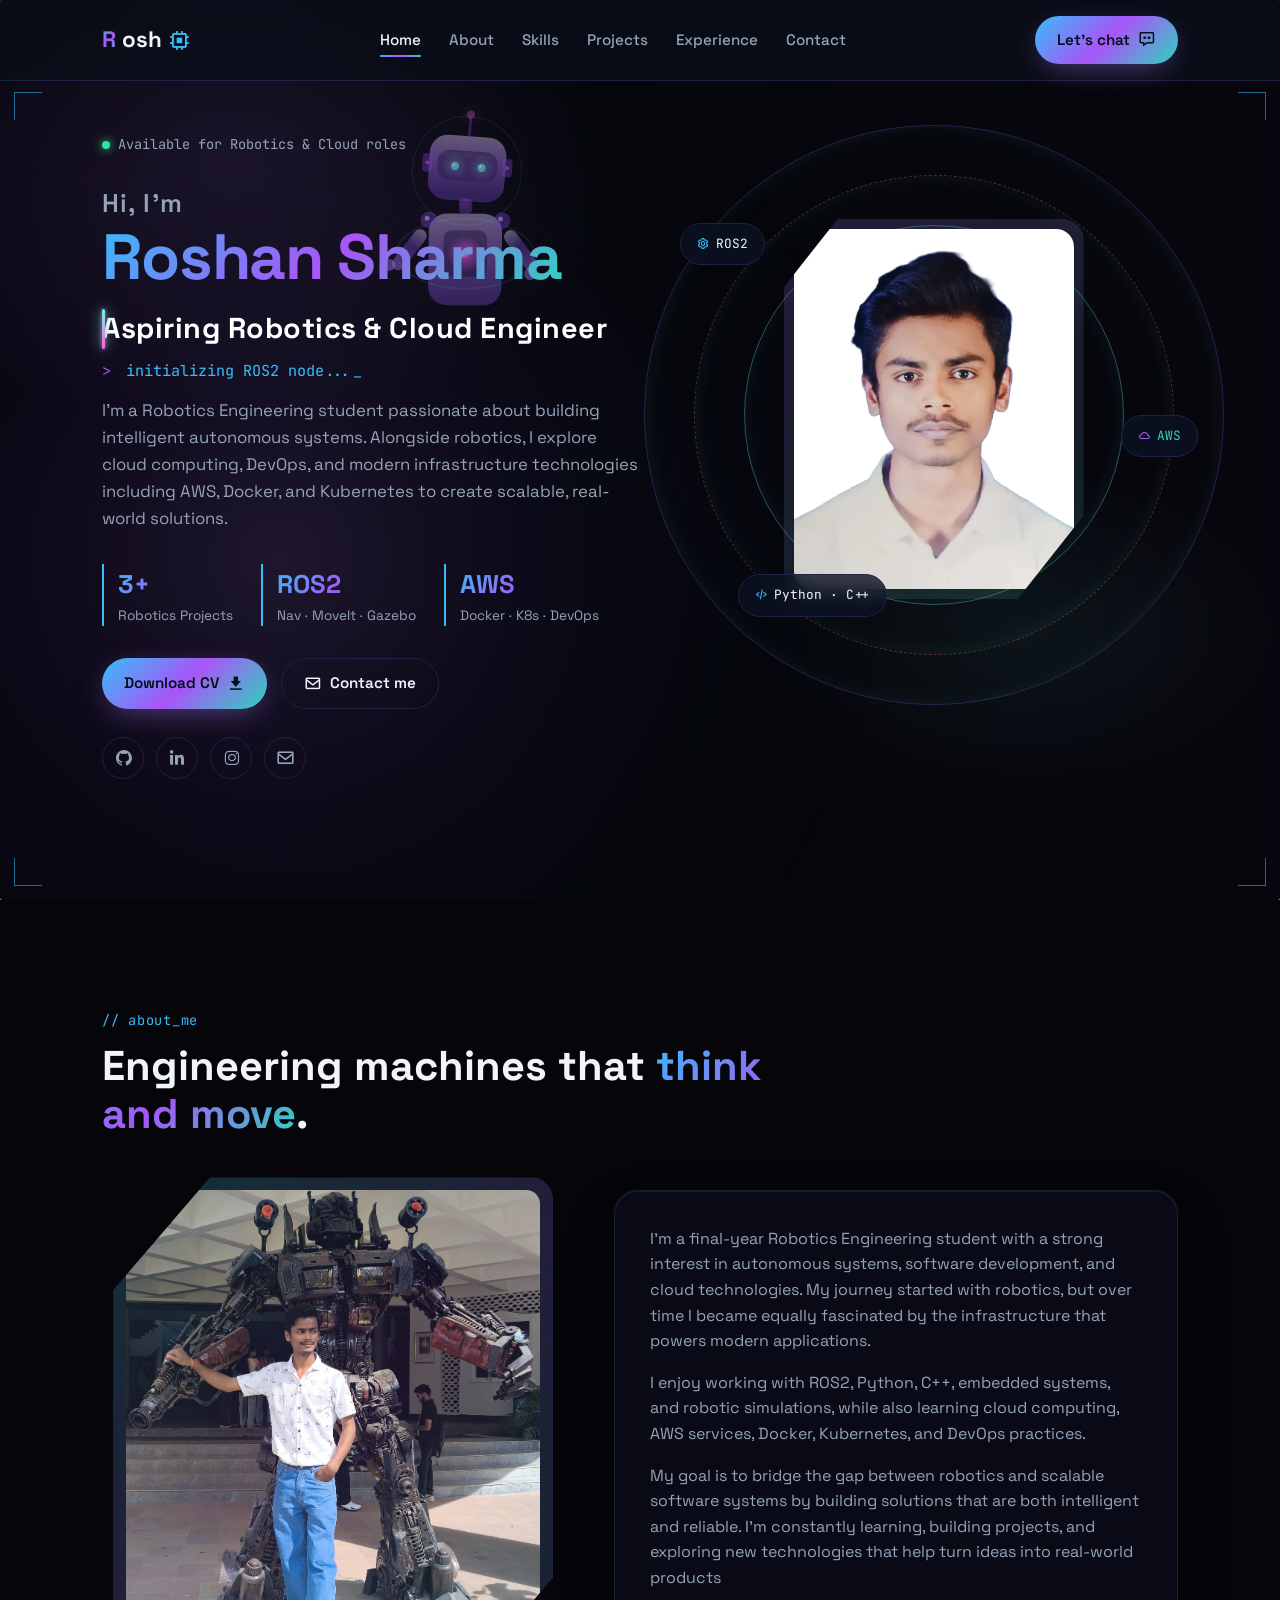
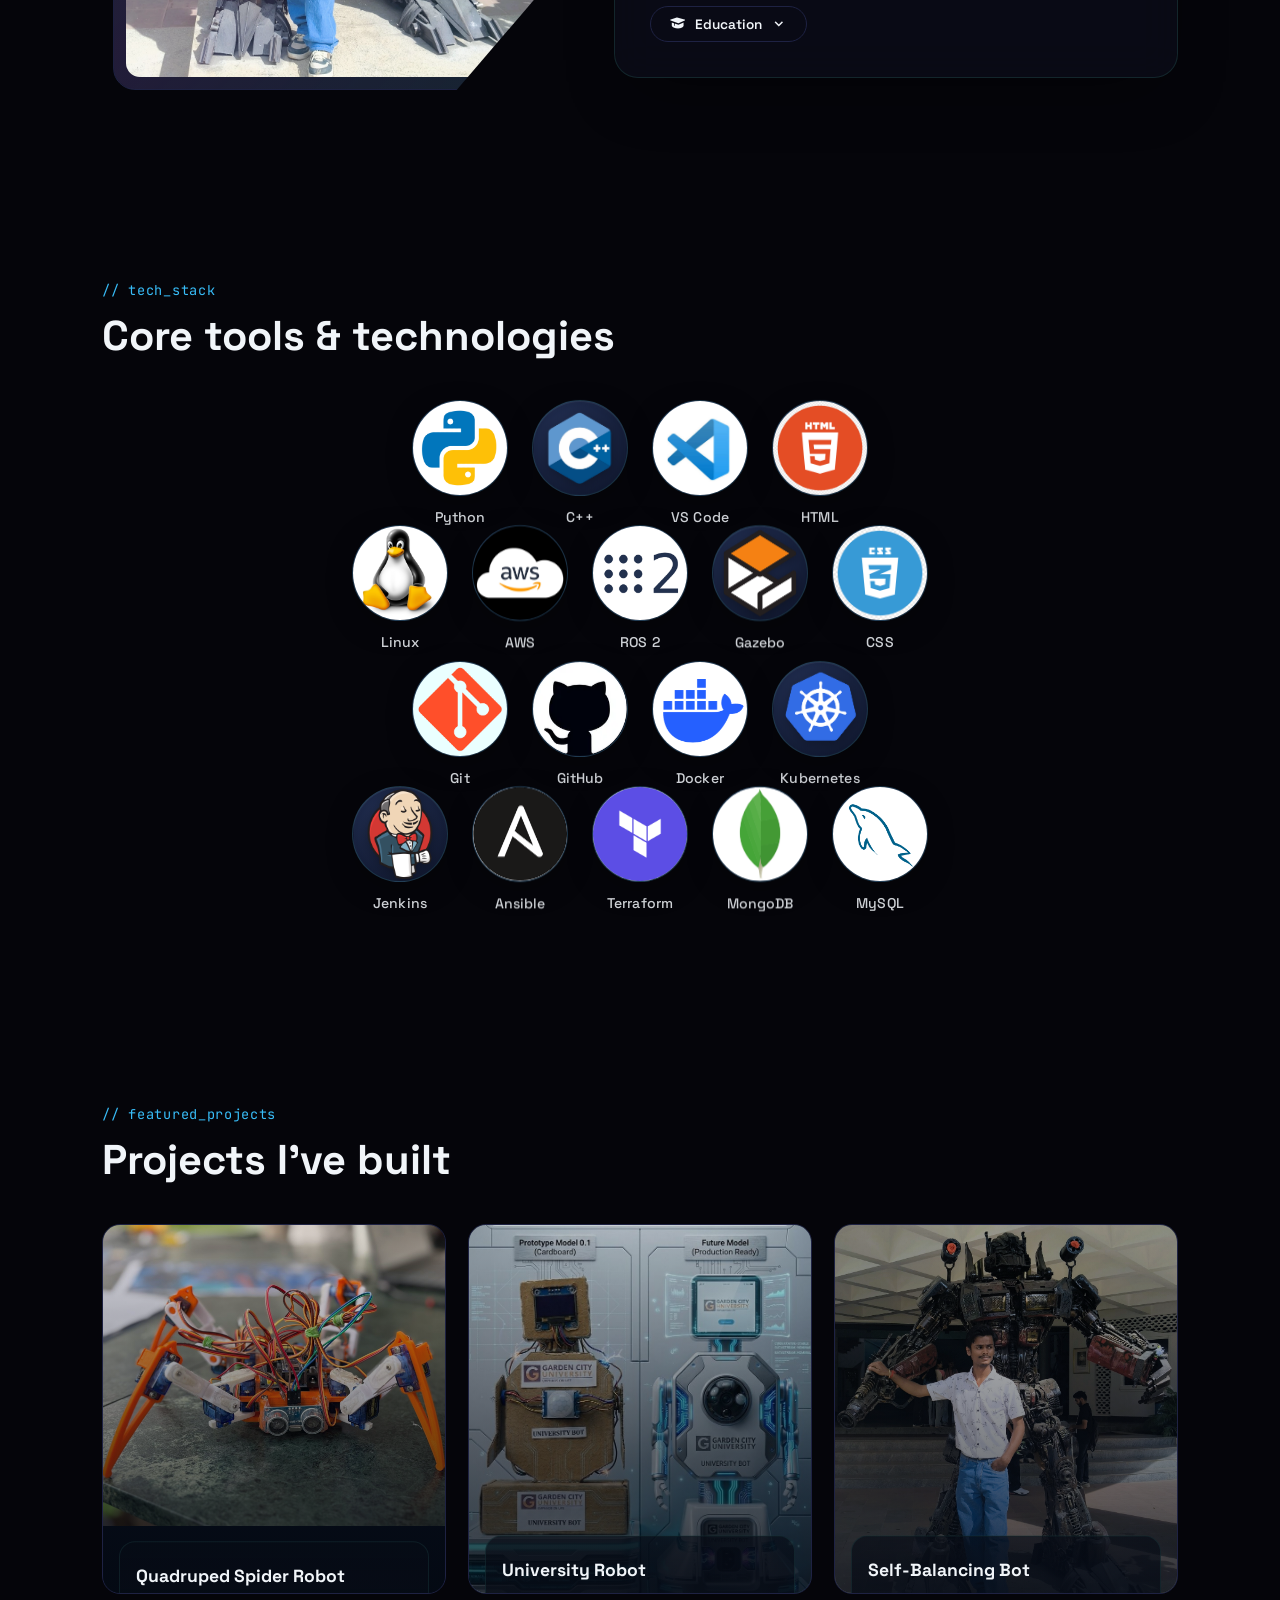
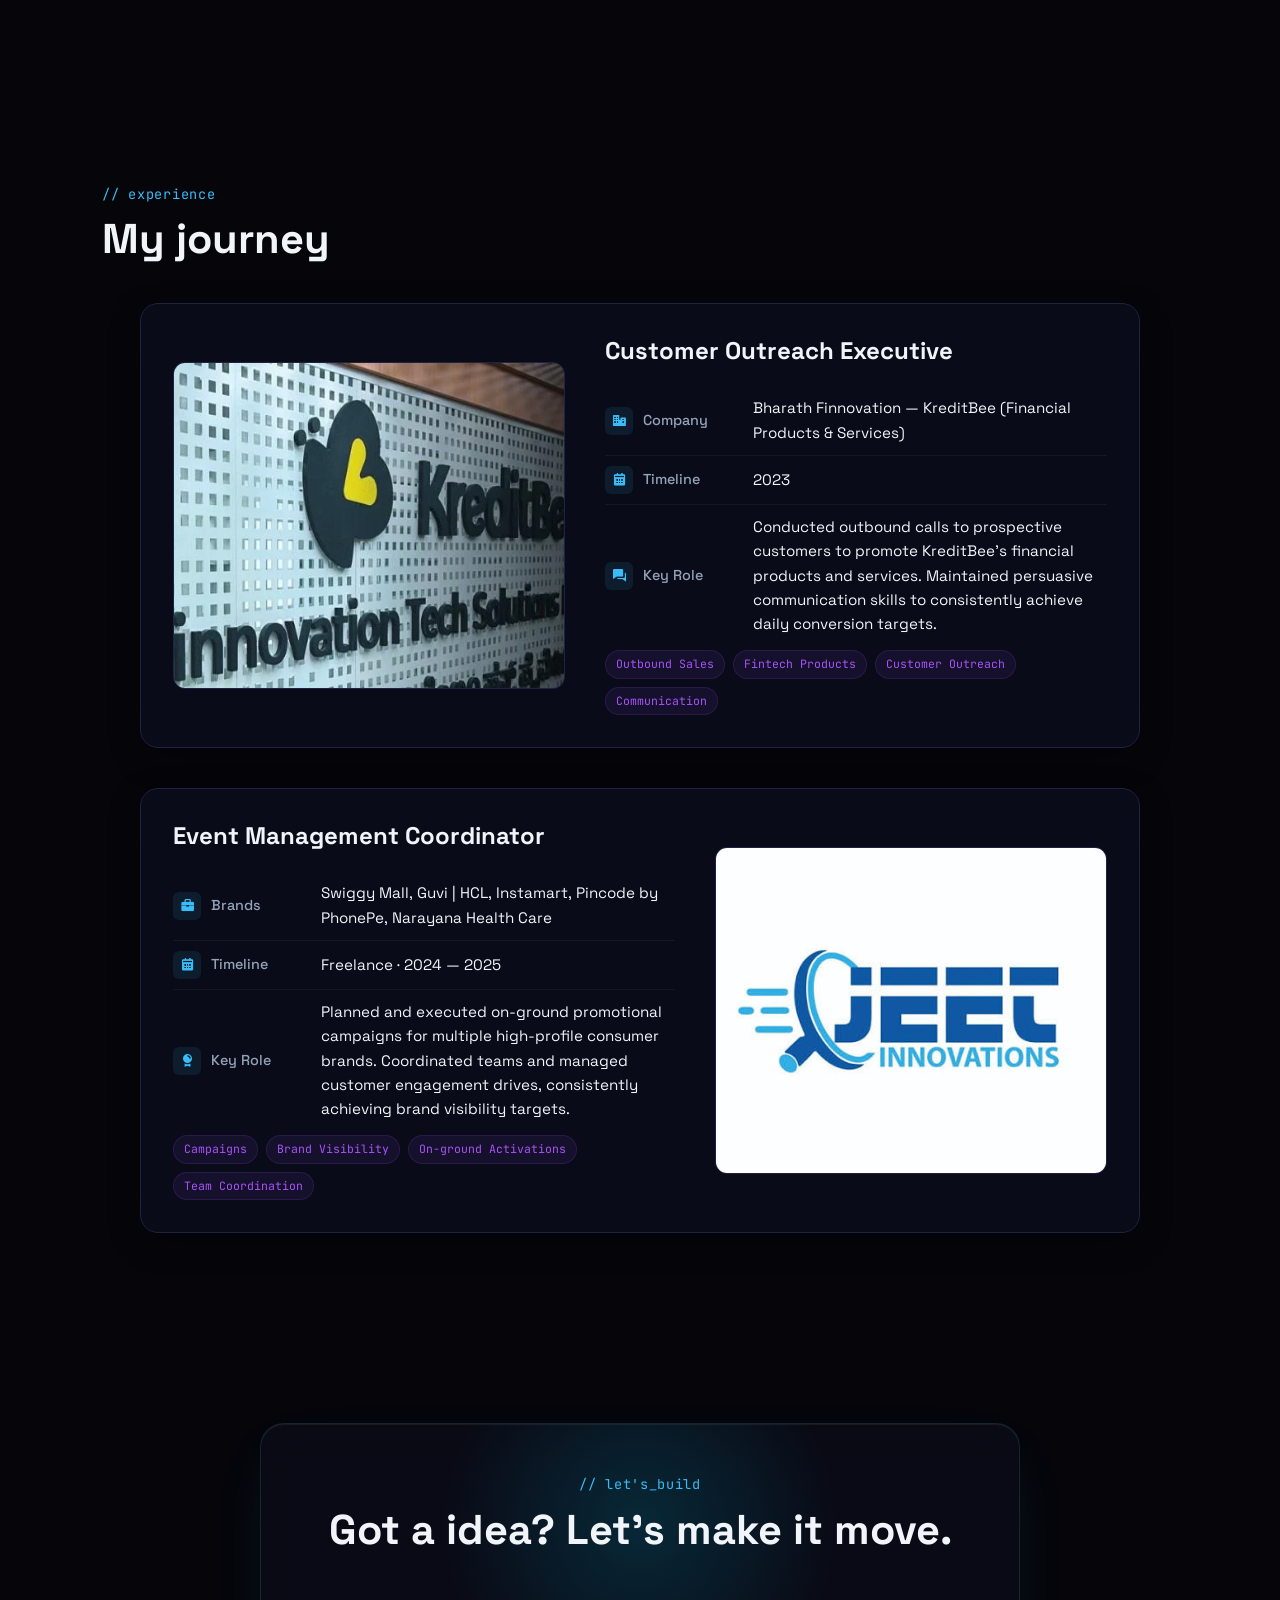
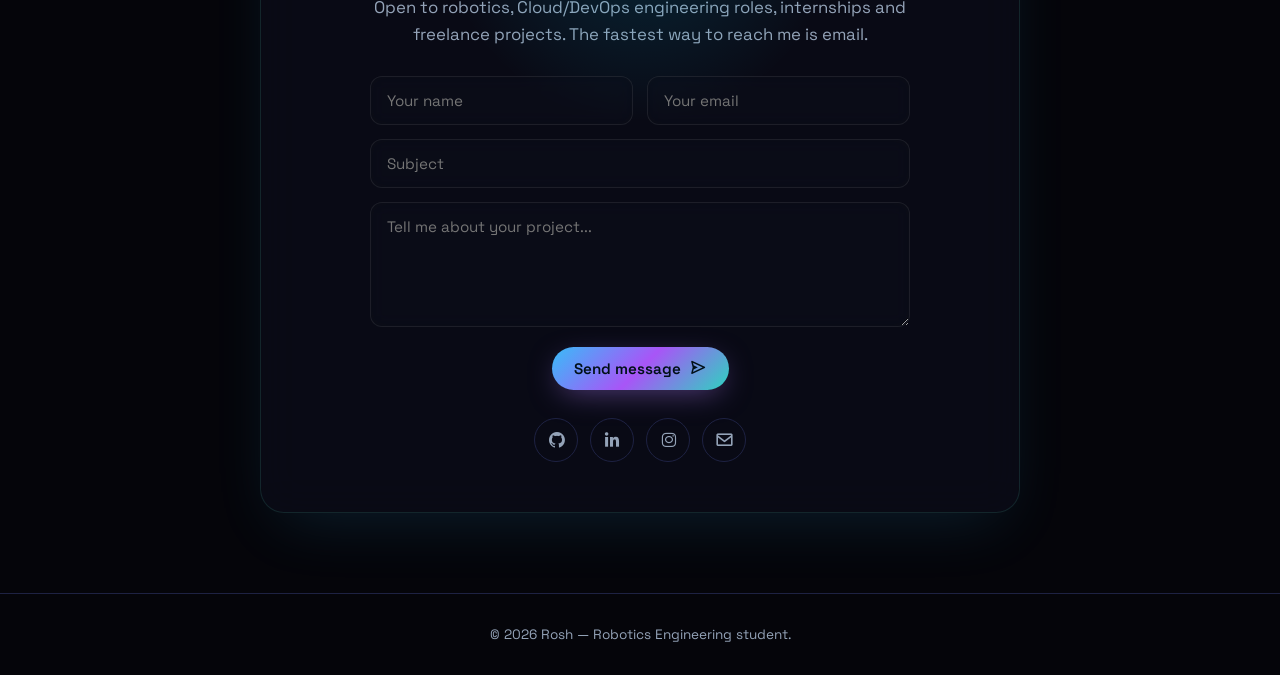
==== index.html @ 31b4144c "renamed portfolio.html to index.html" ====
<!DOCTYPE html>
<html lang="en">

<head>
  <meta charset="UTF-8" />
  <meta name="viewport" content="width=device-width, initial-scale=1.0" />
  <title>Rosh — Robotics Engineer</title>
  <meta name="description"
    content="Portfolio of Rosh — Robotics Engineer specializing in autonomous systems, ROS, embedded control and computer vision." />
  <link rel="preconnect" href="https://fonts.googleapis.com" />
  <link rel="preconnect" href="https://fonts.gstatic.com" crossorigin />
  <link
    href="https://fonts.googleapis.com/css2?family=JetBrains+Mono:wght@400;600&family=Space+Grotesk:wght@400;500;600;700&display=swap"
    rel="stylesheet" />
  <link href="https://unpkg.com/boxicons@2.1.4/css/boxicons.min.css" rel="stylesheet" />
  <link rel="stylesheet" href="portfolio.css" />
  <link rel="stylesheet" href="preloader.css" />
</head>

<body>
  <!-- Preloader / Splash Screen -->
  <div id="preloader">
    <canvas id="preloader-particles"></canvas>
    <div class="preloader-stage">

      <!-- Segmented Rotating Ring -->
      <div class="seg-ring">
        <svg viewBox="0 0 100 100">
          <circle cx="50" cy="50" r="48" />
        </svg>
      </div>

      <!-- Orbiting Dots Container -->
      <div class="orbital-dots"></div>

      <!-- Hexagon Wrapper -->
      <div class="hex-wrapper">
        <svg class="hex-svg" viewBox="0 0 100 115" version="1.1" xmlns="http://www.w3.org/2000/svg">
          <defs>
            <linearGradient id="hexGrad" x1="0%" y1="0%" x2="100%" y2="100%">
              <stop offset="0%" stop-color="#8b5cf6" stop-opacity="1" />
              <stop offset="100%" stop-color="#22d3ee" stop-opacity="1" />
            </linearGradient>
          </defs>
          <polygon points="50,2.5 97.5,30 97.5,85 50,112.5 2.5,85 2.5,30" />
        </svg>
      </div>

      <!-- Central Text -->
      <div class="preloader-text">
        <h1 class="preloader-name">
          <span class="line" id="pre-name-1"></span>
          <span class="line" id="pre-name-2"></span>
        </h1>
      </div>

    </div>
  </div>

  <!-- Interactive robotics background (nodes + radar sweep) -->
  <canvas id="robo-bg"></canvas>

  <!-- Robotics HUD overlay (corner brackets only) -->
  <div class="hud" aria-hidden="true">
    <div class="hud-corner tl"></div>
    <div class="hud-corner tr"></div>
    <div class="hud-corner bl"></div>
    <div class="hud-corner br"></div>
  </div>

  <!-- Header -->
  <header id="header">
    <a href="#home" class="logo"><span>R</span>osh<i class="bx bx-chip"></i></a>
    <nav>
      <ul class="navlist">
        <li><a href="#home" class="active">Home</a></li>
        <li><a href="#about">About</a></li>
        <li><a href="#skills">Skills</a></li>
        <li><a href="#projects">Projects</a></li>
        <li><a href="#experience">Experience</a></li>
        <li><a href="#contact">Contact</a></li>
      </ul>
    </nav>
    <div class="right-header">
      <a href="#contact" class="btn">Let's chat <i class='bx bx-message-dots'></i></a>
      <div class="menu-icon">
        <div class="bar"></div>
      </div>
    </div>
  </header>

  <!-- Grid background -->
  <div class="grid-bg"></div>

  <!-- Hero -->
  <section id="home" class="hero">
    <div class="hero-content">
      <p class="eyebrow"><span class="dot"></span> Available for Robotics & Cloud roles</p>
      <h1><span class="greet">Hi, I'm</span> <br>
        <span class="grad">Roshan Sharma</span>
      </h1>
      <div class="text-animate">
        <h2>Aspiring Robotics & Cloud Engineer</h2>
        <span class="paint" aria-hidden="true">Aspiring Robotics & Cloud Engineer</span>
        <span class="slider-bar" aria-hidden="true"></span>
      </div>
      <p class="role-line"><span class="prompt">&gt;</span> <span id="typed-role"></span><span class="caret">_</span>
      </p>
      <p class="lead">I'm a Robotics Engineering student passionate about building intelligent autonomous systems.
        Alongside robotics, I explore cloud computing, DevOps, and modern infrastructure technologies including AWS,
        Docker, and Kubernetes to create scalable, real-world solutions.</p>
      <div class="hero-meta">
        <div>
          <h3>3+</h3>
          <p>Robotics Projects</p>
        </div>
        <div>
          <h3>ROS2</h3>
          <p>Nav · MoveIt · Gazebo</p>
        </div>
        <div>
          <h3>AWS</h3>
          <p>Docker · K8s · DevOps</p>
        </div>
      </div>
      <div class="cta-row">
        <a href="assests/Roshan_Sharma_CV.pdf" target="_blank" class="btn">Download CV <i
            class='bx bxs-download'></i></a>
        <a href="mailto:Roshansharma9591@gmail.com" class="btn btn-ghost"><i class='bx bx-envelope'></i> Contact me</a>
      </div>
      <div class="socials">
        <a href="https://github.com/Rosh264" target="_blank" rel="noreferrer" aria-label="GitHub"><i
            class='bx bxl-github'></i></a>
        <a href="https://linkedin.com/in/roshan-sharma-rosh" target="_blank" rel="noreferrer" aria-label="LinkedIn"><i
            class='bx bxl-linkedin'></i></a>
        <a href="https://instagram.com/roshan_rosh_264" target="_blank" rel="noreferrer" aria-label="Instagram"><i
            class='bx bxl-instagram'></i></a>
        <a href="mailto:Roshansharma9591@gmail.com" aria-label="Email"><i class='bx bx-envelope'></i></a>
      </div>
    </div>
    <div class="hero-visual">
      <div class="orbit"><span></span><span></span><span></span></div>
      <div class="photo-frame">
        <img src="assests/profile.png" alt="Portrait of Rosh" />
      </div>
      <div class="chip chip-1"><i class='bx bx-cog bx-spin'></i> ROS2</div>
      <div class="chip chip-2"><i class='bx bx-cloud'></i> AWS</div>
      <div class="chip chip-3"><i class='bx bx-code-alt'></i> Python · C++</div>
    </div>
  </section>

  <!-- About -->
  <section id="about" class="about">
    <p class="section-label">// about_me</p>
    <h2 class="section-title">Engineering machines that <span class="grad">think and move</span>.</h2>
    <div class="about-grid">
      <div class="about-photo">
        <img src="assests/meNrobo.jpg" alt="Rosh" />
      </div>
      <div class="about-text">
        <p>I'm a final-year Robotics Engineering student with a strong interest in autonomous systems, software
          development, and cloud technologies. My journey started with robotics, but over time I became equally
          fascinated by the infrastructure that powers modern applications.</p>
        <p>I enjoy working with ROS2, Python, C++, embedded systems, and robotic simulations, while also learning cloud
          computing, AWS services, Docker, Kubernetes, and DevOps practices.</p>
        <p>My goal is to bridge the gap between robotics and scalable software systems by building solutions that are
          both intelligent and reliable. I'm constantly learning, building projects, and exploring new technologies that
          help turn ideas into real-world products</p>
        <button id="edu-toggle-btn" class="btn btn-ghost btn-sm">
          <i class='bx bxs-graduation'></i> Education <i class='bx bx-chevron-down' id="edu-arrow"></i>
        </button>
        <div class="qualification-grid" id="edu-grid">
          <div class="qualification-card">
            <span class="qual-label">Degree (2023 - 2027)</span>
            <h3>B.E. in Robotics Engineering</h3>
            <p>Garden City University, Bengaluru. Currently in 7th Semester, focusing on autonomous mobile robotics,
              control systems, and cloud infrastructure.</p>
          </div>
          <div class="qualification-card">
            <span class="qual-label">PU / 12th (2021 - 2023)</span>
            <h3>Indiranagar Composite PU College</h3>
            <p>12th Standard (PCMB), Bengaluru. Built the foundation for advanced mathematics, physics, and science
              streams.</p>
          </div>
          <div class="qualification-card">
            <span class="qual-label">10th Standard (2021)</span>
            <h3>HAL East Primary &amp; High School</h3>
            <p>Secondary School Leaving Certificate (SSLC), Bengaluru. Developed early interest in tech, electronics,
              and logical problem solving.</p>
          </div>
        </div>
      </div>
    </div>
  </section>

  <!-- Skills -->

  <section id="skills" class="skills">
    <p class="section-label">// tech_stack</p>
    <h2 class="section-title">Core tools & technologies</h2>
    <div class="honeycomb">
      <!-- Row 1: 4 icons -->
      <div class="hc-row">
        <div class="hc-cell">
          <div class="hc-icon"><img src="assests/python_icon_white_bg.png" alt="Python"></div>
          <span>Python</span>
        </div>
        <div class="hc-cell">
          <div class="hc-icon"><img src="assests/C++icon.png" alt="C++"></div>
          <span>C++</span>
        </div>
        <div class="hc-cell">
          <div class="hc-icon"><img src="assests/vsCode-icon.png" alt="VS Code"></div>
          <span>VS Code</span>
        </div>
        <div class="hc-cell">
          <div class="hc-icon"><img src="assests/HTML-icon.png" alt="HTML"></div>
          <span>HTML</span>
        </div>
      </div>
      <!-- Row 2: 5 icons (offset) -->
      <div class="hc-row hc-offset">
        <div class="hc-cell">
          <div class="hc-icon"><img src="assests/linux-icon.png" alt="Linux"></div>
          <span>Linux</span>
        </div>
        <div class="hc-cell">
          <div class="hc-icon"><img src="assests/AWS-icon.png" alt="AWS"></div>
          <span>AWS</span>
        </div>
        <div class="hc-cell">
          <div class="hc-icon"><img src="assests/Ros2-icon.png" alt="ROS 2"></div>
          <span>ROS 2</span>
        </div>
        <div class="hc-cell">
          <div class="hc-icon"><img src="assests/image.png" alt="Gazebo"></div>
          <span>Gazebo</span>
        </div>
        <div class="hc-cell">
          <div class="hc-icon"><img src="assests/CSS-icon.png" alt="CSS"></div>
          <span>CSS</span>
        </div>
      </div>
      <!-- Row 3: 4 icons -->
      <div class="hc-row">
        <div class="hc-cell">
          <div class="hc-icon"><img src="assests/Git-icon.png" alt="Git"></div>
          <span>Git</span>
        </div>
        <div class="hc-cell">
          <div class="hc-icon"><img src="assests/Github-logo.png" alt="GitHub"></div>
          <span>GitHub</span>
        </div>
        <div class="hc-cell">
          <div class="hc-icon"><img src="assests/Docker-image.png" alt="Docker"></div>
          <span>Docker</span>
        </div>
        <div class="hc-cell">
          <div class="hc-icon"><img src="assests/Kubernetes-icon.png" alt="Kubernetes"></div>
          <span>Kubernetes</span>
        </div>
      </div>
      <!-- Row 4: 5 icons (offset) -->
      <div class="hc-row hc-offset">
        <div class="hc-cell">
          <div class="hc-icon"><img src="assests/jenkins-icon.png" alt="Jenkins"></div>
          <span>Jenkins</span>
        </div>
        <div class="hc-cell">
          <div class="hc-icon"><img src="assests/ansible-icon.png" alt="Ansible"></div>
          <span>Ansible</span>
        </div>
        <div class="hc-cell">
          <div class="hc-icon"><img src="assests/terraform-icon.png" alt="Terraform"></div>
          <span>Terraform</span>
        </div>
        <div class="hc-cell">
          <div class="hc-icon"><img src="assests/mongoDB-icon.png" alt="MongoDB"></div>
          <span>MongoDB</span>
        </div>
        <div class="hc-cell">
          <div class="hc-icon"><img src="assests/mySQL-icon.png" alt="MySQL"></div>
          <span>MySQL</span>
        </div>
      </div>
    </div>
  </section>

  <!-- Projects -->
  <section id="projects" class="projects">
    <p class="section-label">// featured_projects</p>
    <h2 class="section-title">Projects I've built</h2>
    <div class="projects-grid">
      <article class="project-card">
        <div class="project-visual visual-1">
          <img src="assests/spider-robot-front1.jpeg" alt="Quadruped Spider Robot" />
        </div>
        <div class="project-overlay">
          <div>
            <h3>Quadruped Spider Robot</h3>
            <p>Four legged robot for smart indoor navigation and waypoint tracking.</p>
          </div>
          <div class="project-links">
            <a href="#"><i class='bx bxl-github'></i> Code</a>
            <a href="#"><i class='bx bx-link-external'></i> Demo</a>
          </div>
        </div>
      </article>

      <article class="project-card">
        <div class="project-visual visual-2">
          <img src="assests/university-robot-front1.jpeg" alt="University Robot" />
        </div>
        <div class="project-overlay">
          <div>
            <h3>University Robot</h3>
            <p>Vision-guided robotic model with color detection, picking logic, and motion control.</p>
          </div>
          <div class="project-links">
            <a href="#"><i class='bx bxl-github'></i> Code</a>
            <a href="#"><i class='bx bx-link-external'></i> Demo</a>
          </div>
        </div>
      </article>

      <article class="project-card">
        <div class="project-visual visual-3">
          <img src="assests/meNrobo.jpg" alt="Self-Balancing Bot" />
        </div>
        <div class="project-overlay">
          <div>
            <h3>Self-Balancing Bot</h3>
            <p>IMU-driven stabilizer using PID control and real-time firmware tuning.</p>
          </div>
          <div class="project-links">
            <a href="#"><i class='bx bxl-github'></i> Code</a>
            <a href="#"><i class='bx bx-video'></i> Video</a>
          </div>
        </div>
      </article>
    </div>
  </section>

  <!-- Experience timeline -->
  <section id="experience" class="experience">
    <p class="section-label">// experience</p>
    <h2 class="section-title">My journey</h2>
    <div class="journey-container">
      <!-- Card 1 -->
      <div class="journey-card">
        <div class="journey-img-container">
          <img src="assests/BFKreditBee.png" alt="Customer Outreach Executive" />
        </div>
        <div class="journey-details">
          <h3>Customer Outreach Executive</h3>
          <div class="journey-meta-details">
            <table class="journey-table">
              <tr>
                <td>
                  <div class="j-label">
                    <span class="j-icon"><i class='bx bxs-business'></i></span>
                    <span>Company</span>
                  </div>
                </td>
                <td>Bharath Finnovation — KreditBee (Financial Products &amp; Services)</td>
              </tr>
              <tr>
                <td>
                  <div class="j-label">
                    <span class="j-icon"><i class='bx bxs-calendar'></i></span>
                    <span>Timeline</span>
                  </div>
                </td>
                <td>2023</td>
              </tr>
              <tr>
                <td>
                  <div class="j-label">
                    <span class="j-icon"><i class='bx bxs-conversation'></i></span>
                    <span>Key Role</span>
                  </div>
                </td>
                <td>Conducted outbound calls to prospective customers to promote KreditBee's financial products and
                  services. Maintained persuasive communication skills to consistently achieve daily conversion targets.
                </td>
              </tr>
            </table>
            <div class="journey-tags">
              <span class="j-tag">Outbound Sales</span>
              <span class="j-tag">Fintech Products</span>
              <span class="j-tag">Customer Outreach</span>
              <span class="j-tag">Communication</span>
            </div>
          </div>
        </div>
      </div>

      <!-- Card 2 -->
      <div class="journey-card">
        <div class="journey-img-container">
          <img src="assests/EventCoordinator.png" alt="Event Management Coordinator" />
        </div>
        <div class="journey-details">
          <h3>Event Management Coordinator</h3>
          <div class="journey-meta-details">
            <table class="journey-table">
              <tr>
                <td>
                  <div class="j-label">
                    <span class="j-icon"><i class='bx bxs-briefcase'></i></span>
                    <span>Brands</span>
                  </div>
                </td>
                <td>Swiggy Mall, Guvi | HCL, Instamart, Pincode by PhonePe, Narayana Health Care</td>
              </tr>
              <tr>
                <td>
                  <div class="j-label">
                    <span class="j-icon"><i class='bx bxs-calendar'></i></span>
                    <span>Timeline</span>
                  </div>
                </td>
                <td>Freelance · 2024 — 2025</td>
              </tr>
              <tr>
                <td>
                  <div class="j-label">
                    <span class="j-icon"><i class='bx bxs-award'></i></span>
                    <span>Key Role</span>
                  </div>
                </td>
                <td>Planned and executed on-ground promotional campaigns for multiple high-profile consumer brands.
                  Coordinated teams and managed customer engagement drives, consistently achieving brand visibility
                  targets.</td>
              </tr>
            </table>
            <div class="journey-tags">
              <span class="j-tag">Campaigns</span>
              <span class="j-tag">Brand Visibility</span>
              <span class="j-tag">On-ground Activations</span>
              <span class="j-tag">Team Coordination</span>
            </div>
          </div>
        </div>
      </div>

      <!-- Cards 3-5 commented out for future updates
      <div class="journey-card">
        <div class="journey-img-container">
          <img src="assests/profile.png" alt="Bharath Finnovation" />
        </div>
        <div class="journey-details">
          <h3>Customer Relations Specialist</h3>
          <div class="journey-meta-details">
            <table class="journey-table">
              <tr>
                <td>
                  <div class="j-label">
                    <span class="j-icon"><i class='bx bxs-business'></i></span>
                    <span>Company</span>
                  </div>
                </td>
                <td>Bharath Finnovation (KreditBee)</td>
              </tr>
              <tr>
                <td>
                  <div class="j-label">
                    <span class="j-icon"><i class='bx bxs-calendar'></i></span>
                    <span>Timeline</span>
                  </div>
                </td>
                <td>2023</td>
              </tr>
              <tr>
                <td>
                  <div class="j-label">
                    <span class="j-icon"><i class='bx bxs-conversation'></i></span>
                    <span>Key Skill</span>
                  </div>
                </td>
                <td>Outbound communications, persuasion, client relations, and target achievement</td>
              </tr>
            </table>
            <div class="journey-tags">
              <span class="j-tag">Customer Relations</span>
              <span class="j-tag">Fintech Products</span>
              <span class="j-tag">Communication</span>
            </div>
          </div>
        </div>
      </div>

      <div class="journey-card">
        <div class="journey-img-container">
          <img src="assests/spider-robot-front.jpeg" alt="Indiranagar Composite PU College" />
        </div>
        <div class="journey-details">
          <h3>Pre-University Education</h3>
          <div class="journey-meta-details">
            <table class="journey-table">
              <tr>
                <td>
                  <div class="j-label">
                    <span class="j-icon"><i class='bx bxs-graduation'></i></span>
                    <span>Institution</span>
                  </div>
                </td>
                <td>Indiranagar Composite PU College, Bengaluru</td>
              </tr>
              <tr>
                <td>
                  <div class="j-label">
                    <span class="j-icon"><i class='bx bxs-calendar'></i></span>
                    <span>Timeline</span>
                  </div>
                </td>
                <td>2021 — 2023</td>
              </tr>
              <tr>
                <td>
                  <div class="j-label">
                    <span class="j-icon"><i class='bx bxs-book'></i></span>
                    <span>Program</span>
                  </div>
                </td>
                <td>12th Standard (PCMB - Physics, Chemistry, Mathematics, Biology)</td>
              </tr>
            </table>
            <div class="journey-tags">
              <span class="j-tag">PCMB</span>
              <span class="j-tag">Science Stream</span>
              <span class="j-tag">Analytical Thinking</span>
            </div>
          </div>
        </div>
      </div>

      <div class="journey-card">
        <div class="journey-img-container">
          <img src="assests/spider-robot-side.jpeg" alt="HAL East Primary and High School" />
        </div>
        <div class="journey-details">
          <h3>Secondary Education</h3>
          <div class="journey-meta-details">
            <table class="journey-table">
              <tr>
                <td>
                  <div class="j-label">
                    <span class="j-icon"><i class='bx bxs-graduation'></i></span>
                    <span>Institution</span>
                  </div>
                </td>
                <td>HAL East Primary and High School, Bengaluru</td>
              </tr>
              <tr>
                <td>
                  <div class="j-label">
                    <span class="j-icon"><i class='bx bxs-calendar'></i></span>
                    <span>Timeline</span>
                  </div>
                </td>
                <td>2021</td>
              </tr>
              <tr>
                <td>
                  <div class="j-label">
                    <span class="j-icon"><i class='bx bxs-book-bookmark'></i></span>
                    <span>Program</span>
                  </div>
                </td>
                <td>10th Standard (SSLC)</td>
              </tr>
            </table>
            <div class="journey-tags">
              <span class="j-tag">SSLC</span>
              <span class="j-tag">Schooling</span>
              <span class="j-tag">Tech &amp; Science Base</span>
            </div>
          </div>
        </div>
      </div>
      end of commented cards -->
    </div>
  </section>

  <!-- Contact -->
  <section id="contact" class="contact">
    <div class="contact-card">
      <p class="section-label">// let's_build</p>
      <h2 class="section-title">Got a idea? Let's make it move.</h2>
      <p class="lead">Open to robotics, Cloud/DevOps engineering roles, internships and freelance projects. The fastest
        way to reach me is email.</p>
      <form class="contact-form" id="contact-form">
        <div class="row">
          <input type="text" name="name" placeholder="Your name" required />
          <input type="email" name="email" placeholder="Your email" required />
        </div>
        <input type="text" name="subject" placeholder="Subject" required />
        <textarea name="message" rows="5" placeholder="Tell me about your project..." required></textarea>
        <button type="submit" class="btn">Send message <i class='bx bx-send'></i></button>
      </form>
      <div class="contact-socials">
        <a href="https://github.com/Rosh264" target="_blank" rel="noreferrer"><i class='bx bxl-github'></i></a>
        <a href="https://linkedin.com/in/roshan-sharma-rosh" target="_blank" rel="noreferrer"><i
            class='bx bxl-linkedin'></i></a>
        <a href="https://instagram.com/roshan_rosh_264" target="_blank" rel="noreferrer"><i
            class='bx bxl-instagram'></i></a>
        <a href="mailto:Roshansharma9591@gmail.com"><i class='bx bx-envelope'></i></a>
      </div>
    </div>
  </section>

  <footer>
    <p>© <span id="year"></span> Rosh — Robotics Engineering student.</p>
  </footer>

  <script defer src="preloader.js"></script>
  <script defer src="portfolio.js"></script>
</body>

</html>
---- portfolio.css ----
/* ============ Design tokens ============ */
:root {
  --bg: #05050a;
  --bg-2: #0b0c16;
  --surface: #101222;
  --surface-2: #161930;
  --border: #1e2243;
  --text: #f1f5f9;
  --muted: #94a3b8;
  --primary: #38bdf8;
  --primary-2: #0284c7;
  --accent: #a855f7;
  --accent-2: #2dd4bf;
  --grad: linear-gradient(135deg, #38bdf8 0%, #a855f7 50%, #2dd4bf 100%);
  --grad-warm: linear-gradient(135deg, #a855f7 0%, #2dd4bf 100%);
  --shadow: 0 24px 65px -20px rgba(56, 189, 248, 0.22);
  --radius: 16px;
  --mono: "JetBrains Mono", ui-monospace, monospace;
  --sans: "Space Grotesk", system-ui, -apple-system, sans-serif;
}

/* ============ Base ============ */
* {
  margin: 0;
  padding: 0;
  box-sizing: border-box;
  list-style: none;
  scroll-behavior: smooth;
}

html,
body {
  background: var(--bg);
  color: var(--text);
  font-family: var(--sans);
  overflow-x: hidden;
  line-height: 1.6;
}

body {
  position: relative;
}

a {
  color: inherit;
  text-decoration: none;
}

img {
  display: block;
  max-width: 100%;
}

section {
  padding: 110px 8% 80px;
  position: relative;
  z-index: 1;
}

.grad {
  background: var(--grad);
  -webkit-background-clip: text;
  background-clip: text;
  color: transparent;
}

/* ============ Hero animation (matching old frontend effect) ============ */

.hero h1 {
  font-size: clamp(2.2rem, 5vw, 4rem);
  line-height: 1.05;
  font-weight: 700;
  margin-bottom: 8px;
  letter-spacing: -.02em;
}

.hero h1 .greet {
  display: inline-block;
  font-size: .4em;
  font-weight: 600;
  color: var(--muted);
  letter-spacing: .04em;
  margin-bottom: 2px;
}


.text-animate {
  position: relative;
  display: inline-block;
  margin: 2px 0 14px;
  line-height: 1;
}

.text-animate h2,
.text-animate .paint {
  font-size: clamp(1.6rem, 3.2vw, 1.8rem);
  font-weight: 700;
  letter-spacing: .5px;
  line-height: 1.1;
  font-family: var(--sans);
  white-space: nowrap;
}

.text-animate h2 {
  color: #ffffff;
}

.text-animate .paint {
  position: absolute;
  top: 0;
  left: 0;
  width: 0;
  overflow: hidden;
  background: linear-gradient(90deg, #69ffe1 0%, #38bdf8 30%, #ff5ce0 60%, #ffd166 100%);
  -webkit-background-clip: text;
  background-clip: text;
  color: transparent;
  animation: paintReveal 3.6s ease-in-out infinite;
}

.text-animate .slider-bar {
  position: absolute;
  top: -4px;
  left: 0;
  width: 3px;
  height: calc(100% + 8px);
  background: linear-gradient(180deg, #69ffe1, #ff5ce0);
  box-shadow: 0 0 14px #69ffe1, 0 0 4px #ff5ce0;
  border-radius: 2px;
  animation: sliderMove 3.6s ease-in-out infinite;
}

@keyframes paintReveal {
  0% {
    width: 0;
  }

  45% {
    width: 100%;
  }

  60% {
    width: 100%;
  }

  100% {
    width: 0;
  }
}

@keyframes sliderMove {
  0% {
    left: 0;
    opacity: 1;
  }

  45% {
    left: 100%;
    opacity: 1;
  }

  60% {
    left: 100%;
    opacity: 0;
  }

  61% {
    left: 1;
    opacity: 0;
  }

  70% {
    opacity: 1;
  }

  100% {
    left: 0;
    opacity: 1;
  }
}

/* ============ Robotics HUD overlay ============ */
.hud {
  position: fixed;
  inset: 0;
  pointer-events: none;
  z-index: 50;
}

.hud-corner {
  position: absolute;
  width: 28px;
  height: 28px;
  border: 1px solid var(--primary);
  opacity: .55;
}

.hud-corner.tl {
  top: 92px;
  left: 14px;
  border-right: none;
  border-bottom: none;
}

.hud-corner.tr {
  top: 92px;
  right: 14px;
  border-left: none;
  border-bottom: none;
}

.hud-corner.bl {
  bottom: 14px;
  left: 14px;
  border-right: none;
  border-top: none;
}

.hud-corner.br {
  bottom: 14px;
  right: 14px;
  border-left: none;
  border-top: none;
}

.section-label {
  font-family: var(--mono);
  color: var(--primary);
  font-size: .85rem;
  letter-spacing: .05em;
  margin-bottom: 10px;
}

.section-title {
  font-size: clamp(1.8rem, 3.4vw, 2.6rem);
  font-weight: 700;
  line-height: 1.15;
  margin-bottom: 40px;
  max-width: 720px;
}

@keyframes pulse {

  0%,
  100% {
    opacity: 1;
    transform: scale(1);
  }

  50% {
    opacity: .45;
    transform: scale(1.08);
  }
}

@keyframes floatY {

  0%,
  100% {
    transform: translateY(0px);
  }

  50% {
    transform: translateY(-14px);
  }
}

@keyframes glowPulse {

  0%,
  100% {
    box-shadow: 0 0 0 0 rgba(94, 234, 212, .18);
  }

  50% {
    box-shadow: 0 0 0 18px rgba(94, 234, 212, 0);
  }
}

/* ============ Buttons ============ */
.btn {
  display: inline-flex;
  align-items: center;
  gap: 8px;
  padding: 12px 22px;
  border-radius: 999px;
  background: var(--grad);
  color: #001018;
  font-weight: 600;
  border: none;
  cursor: pointer;
  transition: transform .25s, box-shadow .25s;
  box-shadow: 0 8px 30px -8px rgba(176, 123, 255, .5);
  font-family: var(--sans);
  font-size: .95rem;
}

.btn:hover {
  transform: translateY(-2px);
  box-shadow: 0 14px 40px -10px rgba(176, 123, 255, .72);
}

.btn i {
  font-size: 1.1rem;
}

.btn-ghost {
  background: transparent;
  color: var(--text);
  border: 1px solid var(--border);
  box-shadow: none;
}

.btn-ghost:hover {
  border-color: var(--primary);
  color: var(--primary);
}

.btn-sm {
  padding: 8px 18px;
  font-size: 0.85rem;
  max-width: fit-content;
}

#edu-arrow {
  transition: transform 0.3s ease;
}

/* ============ Background grid ============ */
.grid-bg {
  position: fixed;
  inset: 0;
  z-index: -1;
  pointer-events: none;
  background-image:
    linear-gradient(rgba(176, 123, 255, .06) 1px, transparent 1px),
    linear-gradient(90deg, rgba(176, 123, 255, .06) 1px, transparent 1px);
  background-size: 48px 48px;
  mask-image: radial-gradient(ellipse at 50% 0%, #000 30%, transparent 75%);
}

/* ============ Header ============ */
header {
  position: fixed;
  top: 0;
  left: 0;
  width: 100%;
  padding: 16px 8%;
  display: flex;
  align-items: center;
  justify-content: space-between;
  background: rgba(10, 15, 26, .7);
  backdrop-filter: blur(14px);
  border-bottom: 1px solid var(--border);
  z-index: 100;
}

.logo {
  font-size: 1.4rem;
  font-weight: 700;
  display: flex;
  align-items: center;
  gap: 6px;
}

.logo span {
  background: var(--grad);
  -webkit-background-clip: text;
  background-clip: text;
  color: transparent;
}

.logo i {
  color: var(--primary);
}

.navlist {
  display: flex;
  gap: 28px;
}

.navlist a {
  font-weight: 500;
  color: var(--muted);
  position: relative;
  padding: 4px 0;
  transition: color .2s;
  font-size: .95rem;
}

.navlist a:hover,
.navlist a.active {
  color: var(--text);
}

.navlist a.active::after {
  content: "";
  position: absolute;
  bottom: -4px;
  left: 0;
  right: 0;
  height: 2px;
  background: var(--grad);
  border-radius: 2px;
}

.right-header {
  display: flex;
  align-items: center;
  gap: 14px;
}

.menu-icon {
  display: none;
  width: 28px;
  height: 18px;
  flex-direction: column;
  justify-content: space-between;
  cursor: pointer;
}

.menu-icon .bar,
.menu-icon::before,
.menu-icon::after {
  content: "";
  height: 2px;
  background: var(--text);
  border-radius: 2px;
  transition: .3s;
}

.menu-icon.active::before {
  transform: translateY(8px) rotate(45deg);
}

.menu-icon.active .bar {
  opacity: 0;
}

.menu-icon.active::after {
  transform: translateY(-8px) rotate(-45deg);
}

/* ============ Hero ============ */
.hero {
  min-height: 100vh;
  display: grid;
  grid-template-columns: 1.05fr .95fr;
  gap: 48px;
  align-items: center;
  padding-top: 90px;
}

.hero-content {
  position: relative;
  z-index: 2;
  max-width: 620px;
  align-self: center;
}

.eyebrow {
  font-family: var(--mono);
  color: var(--muted);
  display: inline-flex;
  align-items: center;
  gap: 8px;
  font-size: .85rem;
  margin-bottom: 0rem;
}

.eyebrow .dot {
  width: 8px;
  height: 8px;
  border-radius: 50%;
  background: #2ee69a;
  box-shadow: 0 0 10px #2ee69a;
  animation: pulse 2s infinite;
}

@keyframes pulse {

  0%,
  100% {
    opacity: 1;
  }

  50% {
    opacity: .4;
  }
}

.hero h1 {
  font-size: clamp(2.2rem, 5vw, 4rem);
  line-height: 1.05;
  font-weight: 700;
  margin-bottom: 20px;
  letter-spacing: -.02em;
}

.lead {
  color: var(--muted);
  font-size: 1.05rem;
  max-width: 540px;
}

.hero-meta {
  display: flex;
  gap: 28px;
  margin: 32px 0;
  flex-wrap: wrap;
}

.hero-meta>div {
  border-left: 2px solid var(--primary);
  padding-left: 14px;
}

.hero-meta h3 {
  font-size: 1.6rem;
  background: var(--grad);
  -webkit-background-clip: text;
  background-clip: text;
  color: transparent;
}

.hero-meta p {
  color: var(--muted);
  font-size: .85rem;
}

.cta-row {
  display: flex;
  gap: 14px;
  flex-wrap: wrap;
  margin-bottom: 28px;
}

.socials {
  display: flex;
  gap: 12px;
}

.socials a {
  width: 42px;
  height: 42px;
  border-radius: 50%;
  border: 1px solid var(--border);
  display: grid;
  place-items: center;
  font-size: 1.2rem;
  color: var(--muted);
  transition: .25s;
}

.socials a:hover {
  color: var(--primary);
  border-color: var(--primary);
  transform: translateY(-3px);
}

/* Hero visual */
.hero-visual {
  position: relative;
  display: grid;
  place-items: center;
  min-height: 480px;
  width: 100%;
  max-width: 520px;
  margin-bottom: 5rem;
  align-self: center;
  padding-top: 0;
}

.photo-frame {
  width: min(300px, 82%);
  height: 380px;
  overflow: hidden;
  position: relative;
  z-index: 3;
  background: linear-gradient(145deg, rgba(176, 123, 255, .18), rgba(105, 255, 225, .10));
  padding: 10px;
  border-radius: 22px;
  box-shadow: var(--shadow);
  animation: floatY 5s ease-in-out infinite, glowPulse 4s ease-in-out infinite;
  clip-path: polygon(18% 0, 100% 0, 100% 78%, 78% 100%, 0 100%, 0 18%);
  transform: translateY(-6px);
}

.photo-frame img {
  width: 100%;
  height: 100%;
  object-fit: cover;
  object-position: center top;
  border-radius: 18px;
  background: var(--surface);
  display: block;
}

.orbit {
  position: absolute;
  inset: 0;
  display: grid;
  place-items: center;
}

.orbit span {
  position: absolute;
  border: 1px dashed rgba(94, 234, 212, .24);
  border-radius: 50%;
}

.orbit span {
  border-style: solid;
  border-color: rgba(94, 234, 212, .18);
  box-shadow: 0 0 22px rgba(94, 234, 212, .08) inset;
}

.orbit span:nth-child(1) {
  width: 380px;
  height: 380px;
  border-color: rgba(94, 234, 212, .35);
  animation: signalPulse 3.2s ease-out infinite;
}

.orbit span:nth-child(2) {
  width: 480px;
  height: 480px;
  border-color: rgba(255, 138, 76, .30);
  border-style: dashed;
  animation: signalPulse 3.2s ease-out .8s infinite;
}

.orbit span:nth-child(3) {
  width: 580px;
  height: 580px;
  border-color: rgba(139, 92, 246, .28);
  animation: signalPulse 3.2s ease-out 1.6s infinite;
}

@keyframes signalPulse {
  0% {
    box-shadow: 0 0 0 0 rgba(176, 123, 255, .45), inset 0 0 0 0 rgba(105, 255, 225, .10);
    opacity: .9;
  }

  70% {
    box-shadow: 0 0 0 16px rgba(176, 123, 255, 0), inset 0 0 0 8px rgba(105, 255, 225, 0);
    opacity: .35;
  }

  100% {
    box-shadow: 0 0 0 0 rgba(176, 123, 255, 0), inset 0 0 0 0 rgba(105, 255, 225, 0);
    opacity: .9;
  }
}

.chip {
  position: absolute;
  padding: 10px 16px;
  border-radius: 999px;
  background: rgba(12, 18, 35, 0.78);
  border: 1px solid var(--border);
  font-family: var(--mono);
  font-size: .8rem;
  display: inline-flex;
  align-items: center;
  gap: 6px;
  z-index: 3;
  backdrop-filter: blur(10px);
}

.chip i {
  color: var(--primary);
}

.chip-1 {
  top: 10%;
  left: -10px;
}

.chip-2 {
  top: 50%;
  right: -20px;
  color: var(--accent-2);
}

.chip-2 i {
  color: var(--accent);
}

.chip-3 {
  bottom: 8%;
  left: 10%;
}

/* ============ About ============ */
.about-grid {
  display: grid;
  grid-template-columns: .9fr 1.1fr;
  gap: 50px;
  align-items: center;
}

.about-photo {
  position: relative;
  overflow: hidden;
  background: linear-gradient(145deg, rgba(94, 234, 212, .1), rgba(139, 92, 246, .08));
  border: 1px solid var(--border);
  border-radius: 22px;
  padding: 12px;
  animation: floatY 6s ease-in-out infinite;
  clip-path: polygon(22% 0, 100% 0, 100% 78%, 78% 100%, 0 100%, 0 22%);
  max-width: 440px;
  width: 100%;
  margin: 0 auto;
}

.about-photo::before {
  content: "";
  position: absolute;
  inset: 0;
  background: var(--grad);
  opacity: .12;
  mix-blend-mode: screen;
  pointer-events: none;
}

.about-photo img {
  width: 100%;
  height: auto;
  aspect-ratio: 0.85;
  object-fit: cover;
  object-position: center;
  border-radius: 14px;
  display: block;
}

.about-text {
  background: rgba(16, 18, 34, 0.45);
  backdrop-filter: blur(20px) saturate(1.4);
  -webkit-backdrop-filter: blur(20px) saturate(1.4);
  border: 1px solid rgba(94, 234, 212, 0.12);
  border-radius: 24px;
  padding: 35px;
  box-shadow:
    0 24px 65px -20px rgba(0, 0, 0, 0.45),
    inset 0 1px 0 rgba(255, 255, 255, 0.06);
}

.about-text p {
  color: var(--muted);
  margin-bottom: 16px;
}

.about-text b {
  color: var(--text);
}

.qualification-grid {
  display: grid;
  grid-template-columns: 1fr;
  gap: 16px;
  margin-top: 0;
  max-height: 0;
  overflow: hidden;
  opacity: 0;
  transition: max-height 0.4s ease, opacity 0.4s ease, margin-top 0.4s ease;
}

.qualification-card {
  background: linear-gradient(180deg, rgba(18, 29, 58, 0.94), rgba(7, 12, 22, 0.98));
  border: 1px solid var(--border);
  border-radius: 16px;
  padding: 18px;
}

.qual-label {
  font-family: var(--mono);
  font-size: .72rem;
  text-transform: uppercase;
  letter-spacing: .12em;
  color: var(--accent-2);
  display: block;
  margin-bottom: 10px;
}

.qualification-card h3 {
  font-size: 1rem;
  margin-bottom: 8px;
}

.qualification-card p {
  color: var(--muted);
  font-size: .9rem;
  margin: 0;
}

.info-grid {
  display: grid;
  grid-template-columns: 1fr 1fr;
  gap: 16px;
  margin-top: 10px;
}

.info-grid>div {
  display: flex;
  gap: 12px;
  padding: 14px;
  background: var(--surface);
  border: 1px solid var(--border);
  border-radius: 12px;
}

.info-grid i {
  font-size: 1.4rem;
  color: var(--primary);
}

.info-grid span {
  color: var(--muted);
  font-size: .75rem;
  display: block;
}

.info-grid p {
  color: var(--text);
  font-weight: 600;
  font-size: .95rem;
}

/* ============ Skills – Honeycomb Grid ============ */
.honeycomb {
  display: flex;
  flex-direction: column;
  align-items: center;
  gap: 8px;
  margin-top: 2rem;
}

.hc-row {
  display: flex;
  justify-content: center;
  gap: 24px;
}

.hc-offset {
  margin-top: -12px;
}

.hc-cell {
  display: flex;
  flex-direction: column;
  align-items: center;
  gap: 10px;
  will-change: transform;
  flex-shrink: 0;
}

/* Floating animation per cell — staggered for organic feel */
.hc-row:nth-child(odd) .hc-cell:nth-child(odd) {
  animation: hcFloat 5s ease-in-out infinite;
}

.hc-row:nth-child(odd) .hc-cell:nth-child(even) {
  animation: hcFloat 5.5s ease-in-out infinite;
  animation-delay: -1.5s;
}

.hc-row:nth-child(even) .hc-cell:nth-child(odd) {
  animation: hcFloat 4.8s ease-in-out infinite;
  animation-delay: -2.5s;
}

.hc-row:nth-child(even) .hc-cell:nth-child(even) {
  animation: hcFloat 5.2s ease-in-out infinite;
  animation-delay: -0.8s;
}

.hc-icon {
  width: 96px;
  height: 96px;
  flex-shrink: 0;
  border-radius: 50%;
  overflow: hidden;
  display: grid;
  place-items: center;
  background: radial-gradient(circle at 40% 35%, rgba(40, 55, 95, 0.95), rgba(12, 18, 38, 0.98));
  border: 1.5px solid rgba(94, 234, 212, 0.12);
  box-shadow:
    0 8px 32px -10px rgba(0, 0, 0, 0.55),
    inset 0 1px 0 rgba(255, 255, 255, 0.06);
  transition: transform 0.35s ease, border-color 0.35s ease, box-shadow 0.35s ease;
  position: relative;
}


/* Gradient border ring on hover */
.hc-icon::before {
  content: "";
  position: absolute;
  inset: -1.5px;
  border-radius: 50%;
  padding: 1.5px;
  background: var(--grad);
  -webkit-mask: linear-gradient(#000 0 0) content-box, linear-gradient(#000 0 0);
  -webkit-mask-composite: xor;
  mask-composite: exclude;
  opacity: 0;
  transition: opacity 0.35s ease;
  pointer-events: none;
}

.hc-cell:hover .hc-icon {
  transform: scale(1.12);
  border-color: rgba(94, 234, 212, 0.45);
  box-shadow:
    0 16px 48px -12px rgba(94, 234, 212, 0.35),
    inset 0 1px 0 rgba(255, 255, 255, 0.1);
}

.hc-cell:hover .hc-icon::before {
  opacity: 1;
}

.hc-icon img {
  width: 100%;
  height: 100%;
  object-fit: cover;
  padding: 0;
  filter: drop-shadow(0 2px 6px rgba(0, 0, 0, 0.35));
  transition: transform 0.4s ease;
}

.hc-cell:hover .hc-icon img {
  transform: scale(1.08) rotate(4deg);
}

.hc-cell span {
  color: var(--text);
  font-size: 0.88rem;
  font-weight: 500;
  letter-spacing: 0.01em;
  opacity: 0.85;
  transition: opacity 0.3s ease;
}

.hc-cell:hover span {
  opacity: 1;
}

@keyframes hcFloat {

  0%,
  100% {
    transform: translateY(0);
  }

  50% {
    transform: translateY(-12px);
  }
}



/* ============ Projects ============ */
.projects-grid {
  display: grid;
  grid-template-columns: repeat(3, 1fr);
  gap: 22px;
}

.project-card {
  position: relative;
  min-height: 370px;
  border-radius: 18px;
  overflow: hidden;
  background: #0b1220;
  border: 1px solid var(--border);
}

.project-visual {
  position: absolute;
  inset: 0;
  background-size: cover;
  background-position: center;
  transition: transform .45s ease, filter .45s ease;
}

.project-visual::after {
  content: '';
  position: absolute;
  inset: 0;
  background: linear-gradient(180deg, rgba(2, 7, 16, .12), rgba(2, 7, 16, .78));
}

/* .visual-1 { background-image: linear-gradient(135deg, rgba(16, 26, 49, .82), rgba(4, 12, 24, .82)), url('https://images.unsplash.com/photo-1531746790731-6c087fecd65a?auto=format&fit=crop&w=900&q=80'); } */
.visual-2 {
  background-image: linear-gradient(135deg, rgba(16, 26, 49, .82), rgba(4, 12, 24, .82)), url('https://images.unsplash.com/photo-1581092160607-ee22621dd758?auto=format&fit=crop&w=900&q=80');
}

.visual-3 {
  background-image: linear-gradient(135deg, rgba(16, 26, 49, .82), rgba(4, 12, 24, .82)), url('https://images.unsplash.com/photo-1518770660439-4636190af475?auto=format&fit=crop&w=900&q=80');
}

.project-overlay {
  position: absolute;
  inset: auto 1rem 1rem 1rem;
  display: flex;
  flex-direction: column;
  gap: 1rem;
  padding: 1rem;
  background: linear-gradient(180deg, rgba(7, 12, 22, .68), rgba(7, 12, 22, .94));
  border: 1px solid rgba(105, 255, 225, 0.08);
  border-radius: 16px;
  transform: translateY(78%);
  transition: transform .45s ease;
}

.project-card:hover .project-overlay,
.project-card:focus-within .project-overlay {
  transform: translateY(0);
}

.project-card:hover .project-visual,
.project-card:focus-within .project-visual {
  transform: scale(1.06);
  filter: brightness(0.8);
}

.project-kicker,
.project-tag {
  color: var(--accent);
  font-size: .75rem;
  letter-spacing: .18em;
  text-transform: uppercase;
}

.project-overlay h3 {
  margin: .25rem 0;
  font-size: 1.1rem;
}

.project-overlay p {
  color: var(--muted);
  font-size: .92rem;
  line-height: 1.6;
}

.project-links {
  display: flex;
  gap: 16px;
  padding-top: 8px;
}

.project-links a {
  font-size: .85rem;
  color: var(--muted);
  display: inline-flex;
  align-items: center;
  gap: 4px;
  transition: color .2s;
}

.project-links a:hover {
  color: var(--primary);
}

/* ============ Journey Section ============ */
.journey-container {
  display: flex;
  flex-direction: column;
  gap: 40px;
  max-width: 1000px;
  margin: 0 auto;
}

.journey-card {
  display: flex;
  gap: 40px;
  background: rgba(16, 22, 46, 0.45);
  border: 1px solid var(--border);
  border-radius: 18px;
  padding: 32px;
  align-items: center;
  backdrop-filter: blur(12px);
  box-shadow: 0 10px 40px -15px rgba(0, 0, 0, 0.5);
  transition: transform 0.3s ease, border-color 0.3s ease, box-shadow 0.3s ease;
  overflow: hidden; /* Mask the sliding details container */
}

.journey-card:hover {
  transform: translateY(-4px);
  border-color: rgba(56, 189, 248, 0.35);
  box-shadow: 0 20px 50px -20px rgba(56, 189, 248, 0.25);
}

.journey-card:nth-child(even) {
  flex-direction: row-reverse;
}

/* Scroll reveal: initially details are offset horizontally and hidden */
.journey-card:nth-child(odd) .journey-meta-details {
  transform: translateX(110%);
  opacity: 0;
  filter: blur(4px);
  transition: transform 0.8s cubic-bezier(0.16, 1, 0.3, 1), opacity 0.8s ease, filter 0.8s ease;
  transition-delay: 0.2s;
}

.journey-card:nth-child(even) .journey-meta-details {
  transform: translateX(-110%);
  opacity: 0;
  filter: blur(4px);
  transition: transform 0.8s cubic-bezier(0.16, 1, 0.3, 1), opacity 0.8s ease, filter 0.8s ease;
  transition-delay: 0.2s;
}

.journey-card.revealed .journey-meta-details {
  transform: translate(0, 0);
  opacity: 1;
  filter: blur(0);
}

.journey-img-container {
  width: 42%;
  flex-shrink: 0;
  aspect-ratio: 1.2;
  border-radius: 12px;
  overflow: hidden;
  border: 1px solid var(--border);
}

.journey-img-container img {
  width: 100%;
  height: 100%;
  object-fit: cover;
  transition: transform 0.5s ease;
}

.journey-card:hover .journey-img-container img {
  transform: scale(1.05);
}

.journey-details {
  flex-grow: 1;
  display: flex;
  flex-direction: column;
  gap: 16px;
}

.journey-details h3 {
  font-size: 1.5rem;
  font-weight: 700;
  color: var(--text);
  line-height: 1.25;
}

.journey-table {
  width: 100%;
  border-collapse: collapse;
  margin: 4px 0;
}

.journey-table tr {
  border-bottom: 1px solid rgba(255, 255, 255, 0.05);
}

.journey-table tr:last-child {
  border-bottom: none;
}

.journey-table td {
  padding: 10px 8px;
  vertical-align: middle;
}

.journey-table td:first-child {
  width: 140px;
  padding-left: 0;
}

.j-label {
  display: flex;
  align-items: center;
  gap: 10px;
  color: var(--muted);
  font-size: 0.9rem;
  font-weight: 500;
}

.j-icon {
  width: 28px;
  height: 28px;
  border-radius: 6px;
  background: rgba(56, 189, 248, 0.1);
  color: var(--primary);
  display: grid;
  place-items: center;
  font-size: 0.95rem;
}

.journey-table td:last-child {
  color: var(--text);
  font-size: 0.95rem;
  font-weight: 400;
}

.journey-tags {
  display: flex;
  gap: 8px;
  flex-wrap: wrap;
  margin-top: 4px;
}

.j-tag {
  font-size: 0.72rem;
  font-family: var(--mono);
  padding: 4px 10px;
  border-radius: 99px;
  background: rgba(168, 85, 247, 0.08);
  color: var(--accent);
  border: 1px solid rgba(168, 85, 247, 0.15);
}

.journey-details .btn-sm {
  padding: 8px 18px;
  font-size: 0.85rem;
  max-width: fit-content;
  margin-top: 4px;
}

/* ============ Contact ============ */
.contact-card {
  background: rgba(16, 18, 34, 0.45);
  backdrop-filter: blur(20px) saturate(1.4);
  -webkit-backdrop-filter: blur(20px) saturate(1.4);
  border: 1px solid rgba(94, 234, 212, 0.12);
  border-radius: 24px;
  padding: 50px;
  max-width: 760px;
  margin: 0 auto;
  text-align: center;
  box-shadow:
    0 24px 65px -20px rgba(56, 189, 248, 0.15),
    inset 0 1px 0 rgba(255, 255, 255, 0.06);
  position: relative;
  overflow: hidden;
}

.contact-card::before {
  content: "";
  position: absolute;
  top: -100px;
  left: 50%;
  transform: translateX(-50%);
  width: 400px;
  height: 400px;
  background: radial-gradient(circle, rgba(0, 212, 255, .15), transparent 70%);
  pointer-events: none;
}

.contact-card .section-label,
.contact-card .section-title {
  position: relative;
  z-index: 1;
}

.contact-card .section-title {
  margin-left: auto;
  margin-right: auto;
}

.contact-card .lead {
  margin: 0 auto 28px;
}

.contact-form {
  display: grid;
  gap: 14px;
  max-width: 540px;
  margin: 0 auto;
  text-align: left;
}

.contact-form .row {
  display: grid;
  grid-template-columns: 1fr 1fr;
  gap: 14px;
}

.contact-form input,
.contact-form textarea {
  background: rgba(11, 12, 22, 0.5);
  backdrop-filter: blur(8px);
  -webkit-backdrop-filter: blur(8px);
  border: 1px solid rgba(255, 255, 255, 0.08);
  border-radius: 12px;
  padding: 14px 16px;
  color: var(--text);
  font-family: var(--sans);
  font-size: .95rem;
  transition: border-color .25s ease, box-shadow .25s ease;
}

.contact-form input:focus,
.contact-form textarea:focus {
  outline: none;
  border-color: rgba(56, 189, 248, 0.5);
  box-shadow: 0 0 16px -4px rgba(56, 189, 248, 0.25);
}

.contact-form button {
  justify-self: center;
  margin-top: 6px;
}

.contact-socials {
  display: flex;
  justify-content: center;
  gap: 12px;
  margin-top: 28px;
  position: relative;
  z-index: 1;
}

.contact-socials a {
  width: 44px;
  height: 44px;
  border-radius: 50%;
  display: grid;
  place-items: center;
  border: 1px solid var(--border);
  color: var(--muted);
  font-size: 1.2rem;
  transition: .25s;
}

.contact-socials a:hover {
  color: var(--primary);
  border-color: var(--primary);
  transform: translateY(-3px);
}

/* ============ Footer ============ */
footer {
  padding: 30px 8%;
  text-align: center;
  color: var(--muted);
  border-top: 1px solid var(--border);
  font-size: .85rem;
}

/* ============ Responsive ============ */
@media (max-width: 1024px) {
  .projects-grid {
    grid-template-columns: repeat(2, 1fr);
  }

  .hero {
    grid-template-columns: 1fr;
    text-align: left;
  }

  .hero-content {
    max-width: 100%;
  }

  .hero-visual {
    min-height: 420px;
    max-width: 460px;
  }

  .about-grid {
    grid-template-columns: 1fr;
  }

  .about-text {
    padding: 28px 24px;
  }
}

@media (max-width: 720px) {
  section {
    padding: 90px 6% 60px;
  }

  header {
    padding: 14px 6%;
  }

  .navlist {
    position: fixed;
    top: 64px;
    right: -100%;
    flex-direction: column;
    gap: 0;
    background: var(--bg-2);
    width: 70%;
    height: calc(100vh - 64px);
    padding: 30px;
    border-left: 1px solid var(--border);
    transition: right .3s;
  }

  .navlist.active {
    right: 0;
  }

  .navlist li {
    padding: 14px 0;
    border-bottom: 1px solid var(--border);
  }

  .menu-icon {
    display: flex;
  }

  .hero {
    padding-top: 100px;
    gap: 28px;
  }

  .hero-content {
    text-align: center;
  }

  .text-animate h2,
  .text-animate .paint {
    font-size: clamp(1rem, 5.2vw, 1.35rem);
  }

  .lead {
    margin: 0 auto;
    text-align: center;
  }

  .hero-meta {
    justify-content: center;
    gap: 16px 20px;
  }

  .hero-meta>div {
    text-align: left;
  }

  .cta-row {
    justify-content: center;
  }

  .socials {
    justify-content: center;
  }

  .projects-grid {
    grid-template-columns: 1fr;
  }

  .info-grid {
    grid-template-columns: 1fr;
  }

  .about-text {
    padding: 22px 18px;
  }

  .contact-form .row {
    grid-template-columns: 1fr;
  }

  .contact-card {
    padding: 36px 22px;
  }

  .photo-frame {
    width: 260px;
    height: 340px;
  }

  .hero-visual {
    min-height: 360px;
  }

  .orbit span:nth-child(1) {
    width: 320px;
    height: 320px;
  }

  .orbit span:nth-child(2) {
    width: 380px;
    height: 380px;
  }

  .orbit span:nth-child(3) {
    width: 260px;
    height: 260px;
  }

  .hc-row {
    gap: 12px;
  }

  .hc-icon {
    width: 68px;
    height: 68px;
  }

  .hc-cell span {
    font-size: 0.72rem;
  }

  .hc-offset {
    margin-top: -8px;
  }

  .honeycomb {
    gap: 4px;
  }

  .journey-card {
    flex-direction: column !important;
    gap: 24px;
    padding: 24px;
  }

  .journey-card:nth-child(odd) .journey-meta-details,
  .journey-card:nth-child(even) .journey-meta-details {
    transform: translateY(30px);
    opacity: 0;
    filter: blur(2px);
    transition: transform 0.6s ease, opacity 0.6s ease, filter 0.6s ease;
    transition-delay: 0.1s;
  }

  .journey-card.revealed .journey-meta-details {
    transform: translateY(0);
    opacity: 1;
    filter: blur(0);
  }

  .journey-img-container {
    width: 100%;
  }

  .journey-details h3 {
    font-size: 1.35rem;
  }

  .journey-table td:first-child {
    width: 110px;
  }

  .journey-table td {
    padding: 8px 4px;
    font-size: 0.88rem;
  }

  .right-header .btn {
    display: none;
  }

  .hud-corner.tl,
  .hud-corner.tr {
    top: 86px;
  }
}

@media (max-width: 480px) {

  .text-animate h2,
  .text-animate .paint {
    font-size: clamp(0.95rem, 5vw, 1.15rem);
  }
}

/* ============ Interactive robotics background ============ */
#robo-bg {
  position: fixed;
  inset: 0;
  width: 100%;
  height: 100%;
  z-index: 0;
  pointer-events: none;
  background:
    radial-gradient(ellipse at 18% 18%, rgba(176, 123, 255, .10), transparent 26%),
    radial-gradient(ellipse at 80% 70%, rgba(105, 255, 225, .06), transparent 18%),
    linear-gradient(90deg, rgba(176, 123, 255, .02), rgba(105, 255, 225, .01), rgba(176, 123, 255, .02));
}

/* ============ Hero typing role line ============ */
.role-line {
  font-family: var(--mono);
  font-size: .95rem;
  color: var(--primary);
  margin-bottom: 14px;
  min-height: 1.4em;
}

.role-line .prompt {
  color: var(--accent);
  margin-right: 6px;
}

.caret {
  display: inline-block;
  color: var(--primary);
  margin-left: 2px;
  animation: blink 1s steps(1) infinite;
}

@keyframes blink {
  50% {
    opacity: 0;
  }
}

/* ============ Radar sweep behind hero photo ============ */
.radar {
  position: absolute;
  width: 520px;
  height: 520px;
  border-radius: 50%;
  pointer-events: none;
  z-index: 1;
  display: grid;
  place-items: center;
  mask-image: radial-gradient(circle, #000 60%, transparent 75%);
}

.radar .ring {
  position: absolute;
  border-radius: 50%;
  border: 1px solid rgba(94, 234, 212, .18);
  width: 220px;
  height: 220px;
}

.radar .ring.r2 {
  width: 340px;
  height: 340px;
  border-color: rgba(94, 234, 212, .12);
}

.radar .ring.r3 {
  width: 460px;
  height: 460px;
  border-color: rgba(94, 234, 212, .08);
}

.radar .sweep {
  position: absolute;
  width: 50%;
  height: 50%;
  top: 50%;
  left: 50%;
  transform-origin: 0 0;
  background: conic-gradient(from 0deg, rgba(94, 234, 212, .35), rgba(94, 234, 212, 0) 25%);
  animation: spin 4s linear infinite;
  border-radius: 0 0 100% 0;
}

.radar .blip {
  position: absolute;
  width: 8px;
  height: 8px;
  border-radius: 50%;
  background: var(--primary);
  box-shadow: 0 0 12px var(--primary);
  animation: pulse 2.4s ease-in-out infinite;
}

.radar .blip.b1 {
  top: 28%;
  left: 70%;
  animation-delay: .2s;
}

.radar .blip.b2 {
  top: 62%;
  left: 22%;
  background: var(--accent);
  box-shadow: 0 0 12px var(--accent);
  animation-delay: 1s;
}

.radar .blip.b3 {
  top: 78%;
  left: 64%;
  animation-delay: 1.8s;
}

/* keep photo above radar */
.hero-visual .photo-frame {
  z-index: 3;
}

.hero-visual .orbit {
  z-index: 2;
}
---- preloader.css ----
/* ============================================================
   Preloader – Hexagon Intro (Futuristic · Minimal · Premium)
   ============================================================ */

/* Fonts */
@import url('https://fonts.googleapis.com/css2?family=Orbitron:wght@500;700;900&family=Poppins:wght@300;400;500&display=swap');

/* Lock scroll */
body.preloader-active {
  overflow: hidden !important;
}

/* ---- Full-screen overlay ---- */
#preloader {
  position: fixed;
  inset: 0;
  z-index: 99999;
  background: #0f172a;
  display: flex;
  align-items: center;
  justify-content: center;
  overflow: hidden;
  transition: opacity 0.8s ease, visibility 0.8s ease;
}

#preloader.done {
  opacity: 0;
  visibility: hidden;
  pointer-events: none;
}

/* Particle canvas behind everything */
#preloader-particles {
  position: absolute;
  inset: 0;
  width: 100%;
  height: 100%;
  z-index: 0;
}

/* ---- Central stage ---- */
.preloader-stage {
  position: relative;
  width: 340px;
  height: 340px;
  display: flex;
  align-items: center;
  justify-content: center;
  z-index: 1;
}

/* ---- Hexagon ---- */
.hex-wrapper {
  position: absolute;
  width: 260px;
  height: 260px;
  display: flex;
  align-items: center;
  justify-content: center;
  opacity: 0;
  transform: scale(0.6);
  animation: hexAppear 0.4s cubic-bezier(0.16, 1, 0.3, 1) 0.05s forwards;
}

@keyframes hexAppear {
  to { opacity: 1; transform: scale(1); }
}

.hex-svg {
  position: absolute;
  width: 100%;
  height: 100%;
  filter: drop-shadow(0 0 18px rgba(139, 92, 246, 0.5))
          drop-shadow(0 0 40px rgba(59, 130, 246, 0.25));
}

.hex-svg polygon {
  fill: none;
  stroke: url(#hexGrad);
  stroke-width: 2.5;
  stroke-linejoin: round;
}

/* ---- Text inside hexagon ---- */
.preloader-text {
  position: absolute;
  text-align: center;
  z-index: 2;
  display: flex;
  flex-direction: column;
  align-items: center;
  gap: 6px;
}

.preloader-name {
  font-family: 'Orbitron', sans-serif;
  font-weight: 700;
  font-size: 1.65rem;
  letter-spacing: 3px;
  color: #ffffff;
  line-height: 1.3;
  min-height: 2.6em;
  display: flex;
  flex-direction: column;
  align-items: center;
  justify-content: center;
}

.preloader-name .line {
  display: block;
  overflow: hidden;
  white-space: nowrap;
  border-right: 2px solid #22d3ee;
  animation: none; /* JS controls typing */
}

.preloader-name .line.typing {
  animation: blinkCaret 0.6s step-end infinite;
}

.preloader-name .line.done {
  border-right-color: transparent;
  animation: none;
}

@keyframes blinkCaret {
  50% { border-color: transparent; }
}

/* ---- Segmented ring ---- */
.seg-ring {
  position: absolute;
  width: 310px;
  height: 310px;
  border-radius: 50%;
  opacity: 0;
  animation: hexAppear 0.4s ease 0.1s forwards;
}

.seg-ring svg {
  width: 100%;
  height: 100%;
  animation: spinSlow 8s linear infinite;
}

@keyframes spinSlow {
  to { transform: rotate(360deg); }
}

.seg-ring circle {
  fill: none;
  stroke: rgba(139, 92, 246, 0.25);
  stroke-width: 1.5;
  stroke-dasharray: 18 12;
  stroke-linecap: round;
}

/* ---- Orbital dots ---- */
.orbital-dots {
  position: absolute;
  width: 300px;
  height: 300px;
  opacity: 0;
  animation: hexAppear 0.3s ease 0.15s forwards;
}

.orbital-dot {
  position: absolute;
  width: 7px;
  height: 7px;
  border-radius: 50%;
  background: #22d3ee;
  box-shadow: 0 0 10px #22d3ee, 0 0 20px rgba(34, 211, 238, 0.4);
  /* Positioned via JS for orbiting */
}

.orbital-dot:nth-child(even) {
  background: #8b5cf6;
  box-shadow: 0 0 10px #8b5cf6, 0 0 20px rgba(139, 92, 246, 0.4);
  width: 5px;
  height: 5px;
}

/* ---- Responsive ---- */
@media (max-width: 480px) {
  .preloader-stage {
    width: 280px;
    height: 280px;
  }

  .hex-wrapper {
    width: 210px;
    height: 210px;
  }

  .preloader-name {
    font-size: 1.2rem;
    letter-spacing: 2px;
  }

  .preloader-subtitle {
    font-size: 0.55rem;
    letter-spacing: 2px;
  }

  .seg-ring {
    width: 250px;
    height: 250px;
  }

  .orbital-dots {
    width: 240px;
    height: 240px;
  }

  .hex-code-icon {
    font-size: 1.2rem;
  }
}

@media (min-width: 481px) and (max-width: 768px) {
  .preloader-stage {
    width: 310px;
    height: 310px;
  }

  .hex-wrapper {
    width: 240px;
    height: 240px;
  }

  .preloader-name {
    font-size: 1.4rem;
  }

  .seg-ring {
    width: 280px;
    height: 280px;
  }

  .orbital-dots {
    width: 270px;
    height: 270px;
  }
}
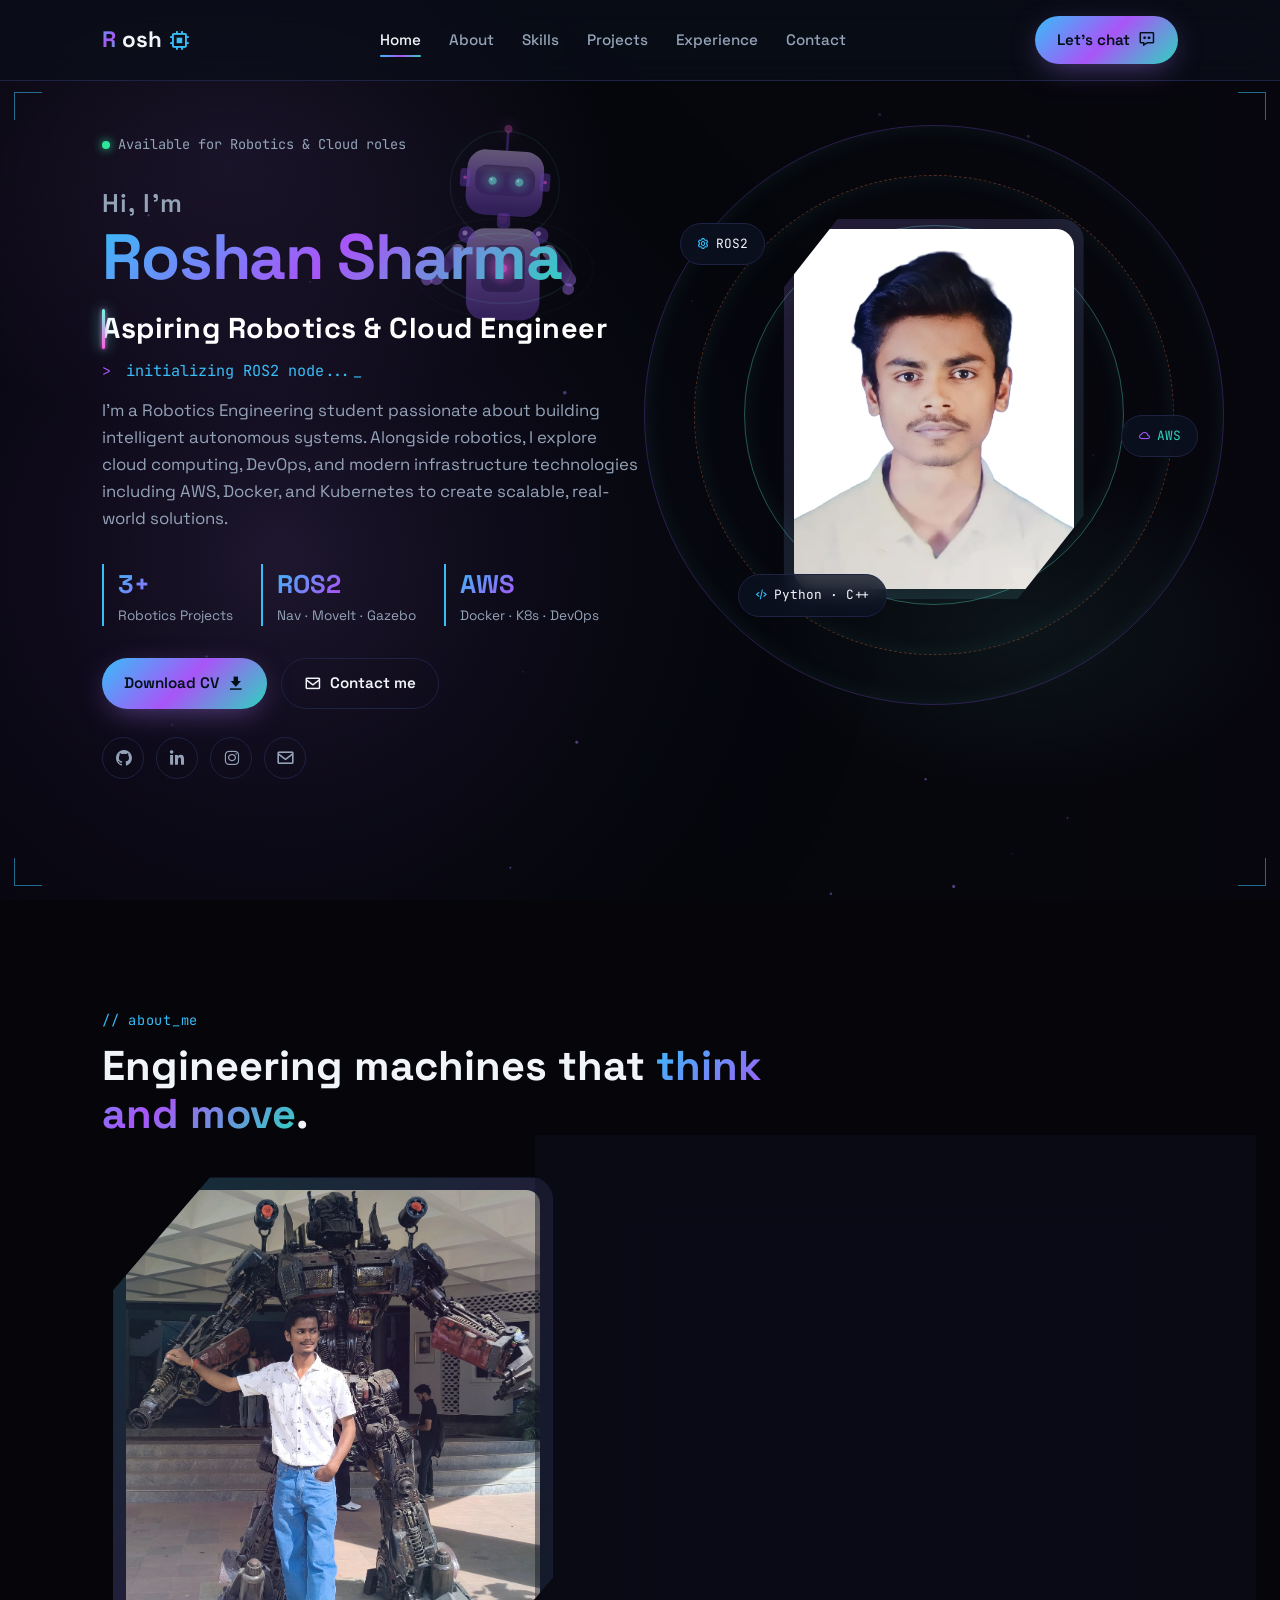
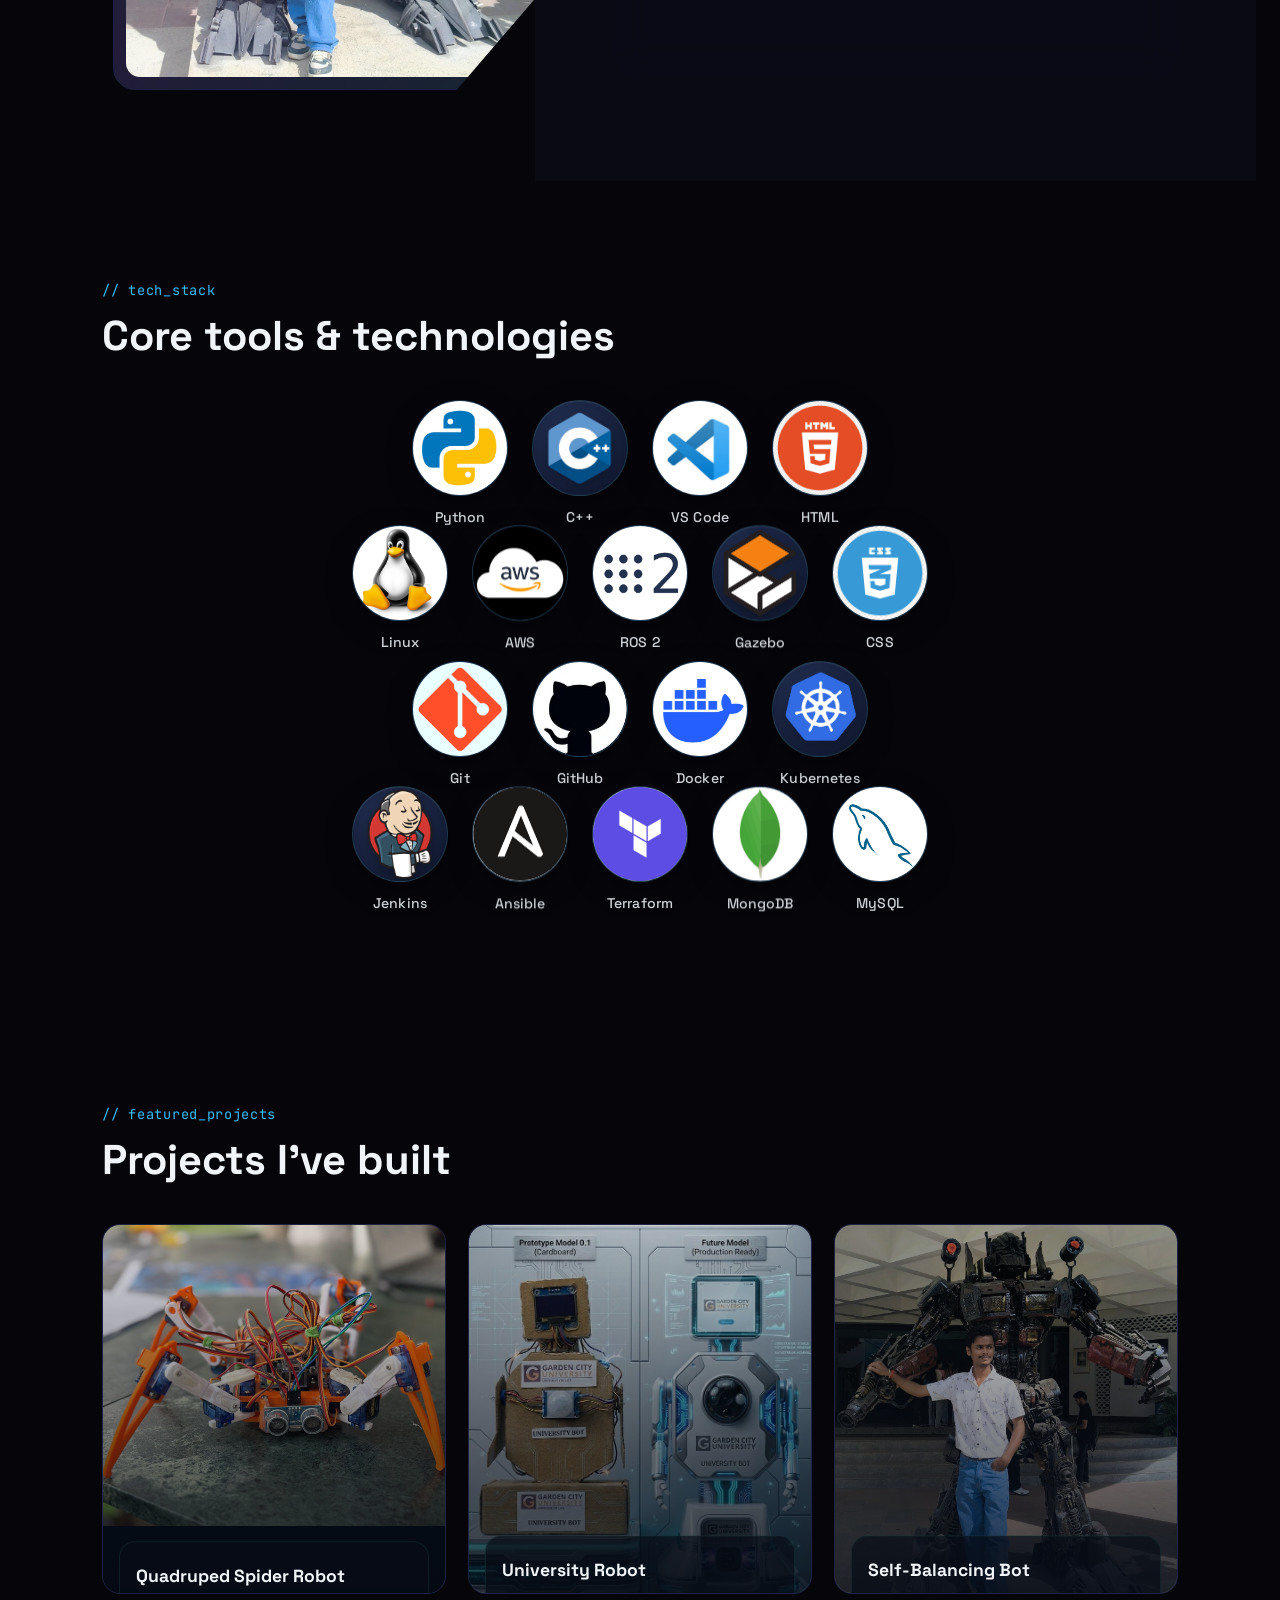
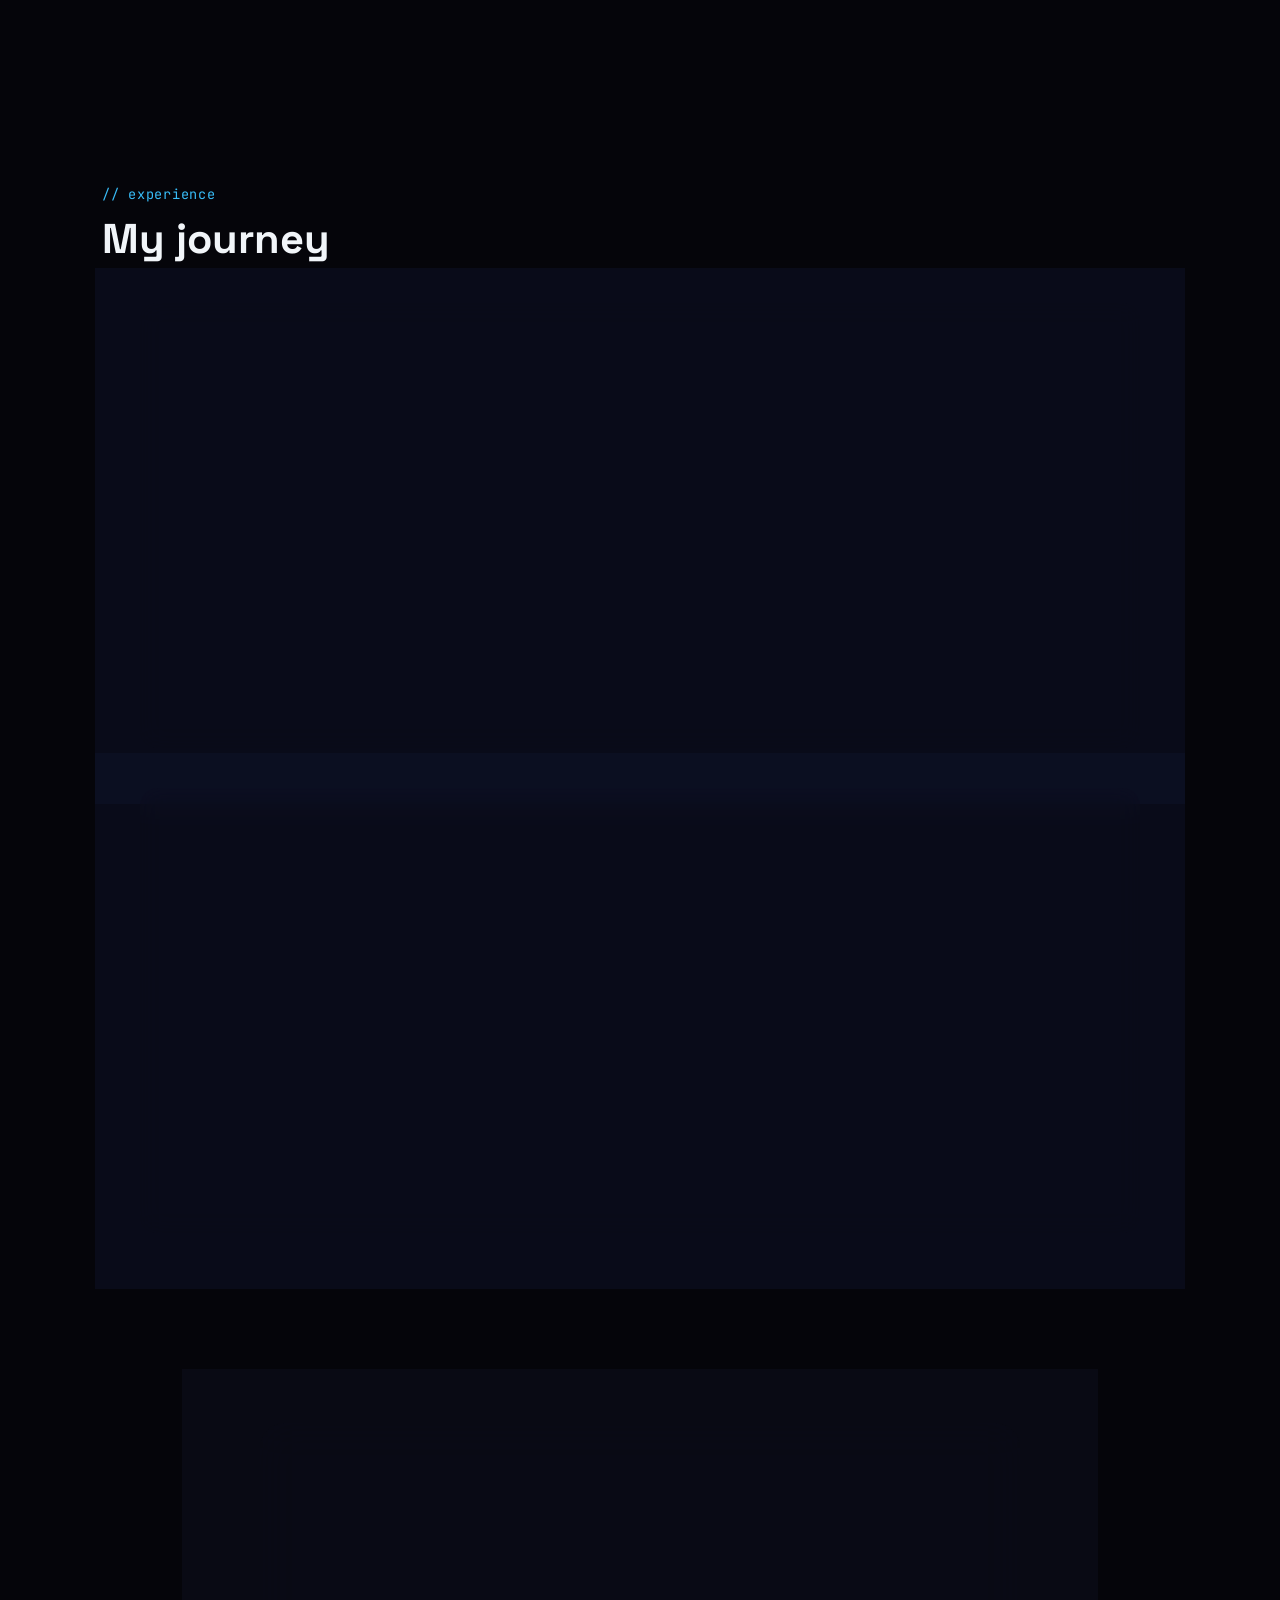
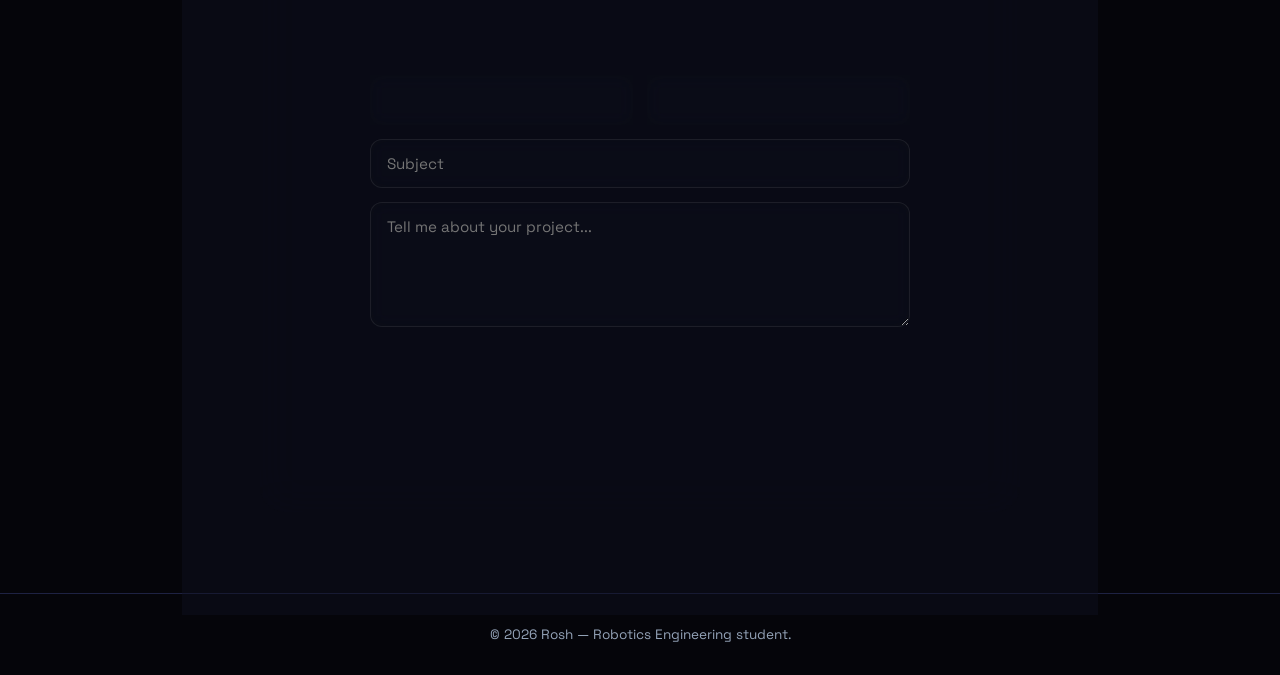
==== commit ac22322a: "made changes in project links" ====
--- a/index.html
+++ b/index.html
@@ -4,9 +4,10 @@
 <head>
   <meta charset="UTF-8" />
   <meta name="viewport" content="width=device-width, initial-scale=1.0" />
-  <title>Rosh — Robotics Engineer</title>
+  <title>Roshan Sharma | Robotics & Cloud Engineer</title>
   <meta name="description"
     content="Portfolio of Rosh — Robotics Engineer specializing in autonomous systems, ROS, embedded control and computer vision." />
+  <link rel="icon" type="image/png" href="assests/Favicon-icon.png" />
   <link rel="preconnect" href="https://fonts.googleapis.com" />
   <link rel="preconnect" href="https://fonts.gstatic.com" crossorigin />
   <link
@@ -301,8 +302,9 @@
             <p>Four legged robot for smart indoor navigation and waypoint tracking.</p>
           </div>
           <div class="project-links">
-            <a href="#"><i class='bx bxl-github'></i> Code</a>
-            <a href="#"><i class='bx bx-link-external'></i> Demo</a>
+            <a href="https://github.com/Rosh264/University-Robot.git" target="_blank"><i class='bx bxl-github'></i>
+              Code</a>
+            <!-- <a href="#"><i class='bx bx-link-external'></i> Demo</a> -->
           </div>
         </div>
       </article>
@@ -317,8 +319,9 @@
             <p>Vision-guided robotic model with color detection, picking logic, and motion control.</p>
           </div>
           <div class="project-links">
-            <a href="#"><i class='bx bxl-github'></i> Code</a>
-            <a href="#"><i class='bx bx-link-external'></i> Demo</a>
+            <a href="https://github.com/Rosh264/Arduino-Based-quadruped-with-12-servo-driven.git" target="_blank"><i
+                class='bx bxl-github'></i> Code</a>
+            <!-- <a href="#"><i class='bx bx-link-external'></i> Demo</a> -->
           </div>
         </div>
       </article>
--- a/portfolio.css
+++ b/portfolio.css
@@ -1379,7 +1379,7 @@
   }
 }
 
-@media (max-width: 720px) {
+@media (max-width: 768px) {
   section {
     padding: 90px 6% 60px;
   }
@@ -1545,13 +1545,22 @@
     font-size: 1.35rem;
   }
 
-  .journey-table td:first-child {
-    width: 110px;
+  .journey-table tr {
+    display: flex;
+    flex-direction: column;
+    gap: 6px;
+    padding: 10px 0;
   }
 
   .journey-table td {
-    padding: 8px 4px;
+    padding: 0 !important;
     font-size: 0.88rem;
+    width: 100% !important;
+  }
+
+  .journey-table td:last-child {
+    line-height: 1.5;
+    margin-top: 2px;
   }
 
   .right-header .btn {
--- a/preloader.css
+++ b/preloader.css
@@ -20,7 +20,7 @@
   align-items: center;
   justify-content: center;
   overflow: hidden;
-  transition: opacity 0.8s ease, visibility 0.8s ease;
+  transition: opacity 0.35s ease, visibility 0.35s ease;
 }
 
 #preloader.done {
@@ -59,7 +59,7 @@
   justify-content: center;
   opacity: 0;
   transform: scale(0.6);
-  animation: hexAppear 0.4s cubic-bezier(0.16, 1, 0.3, 1) 0.05s forwards;
+  animation: hexAppear 0.25s cubic-bezier(0.16, 1, 0.3, 1) 0.02s forwards;
 }
 
 @keyframes hexAppear {
@@ -134,7 +134,7 @@
   height: 310px;
   border-radius: 50%;
   opacity: 0;
-  animation: hexAppear 0.4s ease 0.1s forwards;
+  animation: hexAppear 0.25s ease 0.05s forwards;
 }
 
 .seg-ring svg {
@@ -161,7 +161,7 @@
   width: 300px;
   height: 300px;
   opacity: 0;
-  animation: hexAppear 0.3s ease 0.15s forwards;
+  animation: hexAppear 0.2s ease 0.08s forwards;
 }
 
 .orbital-dot {
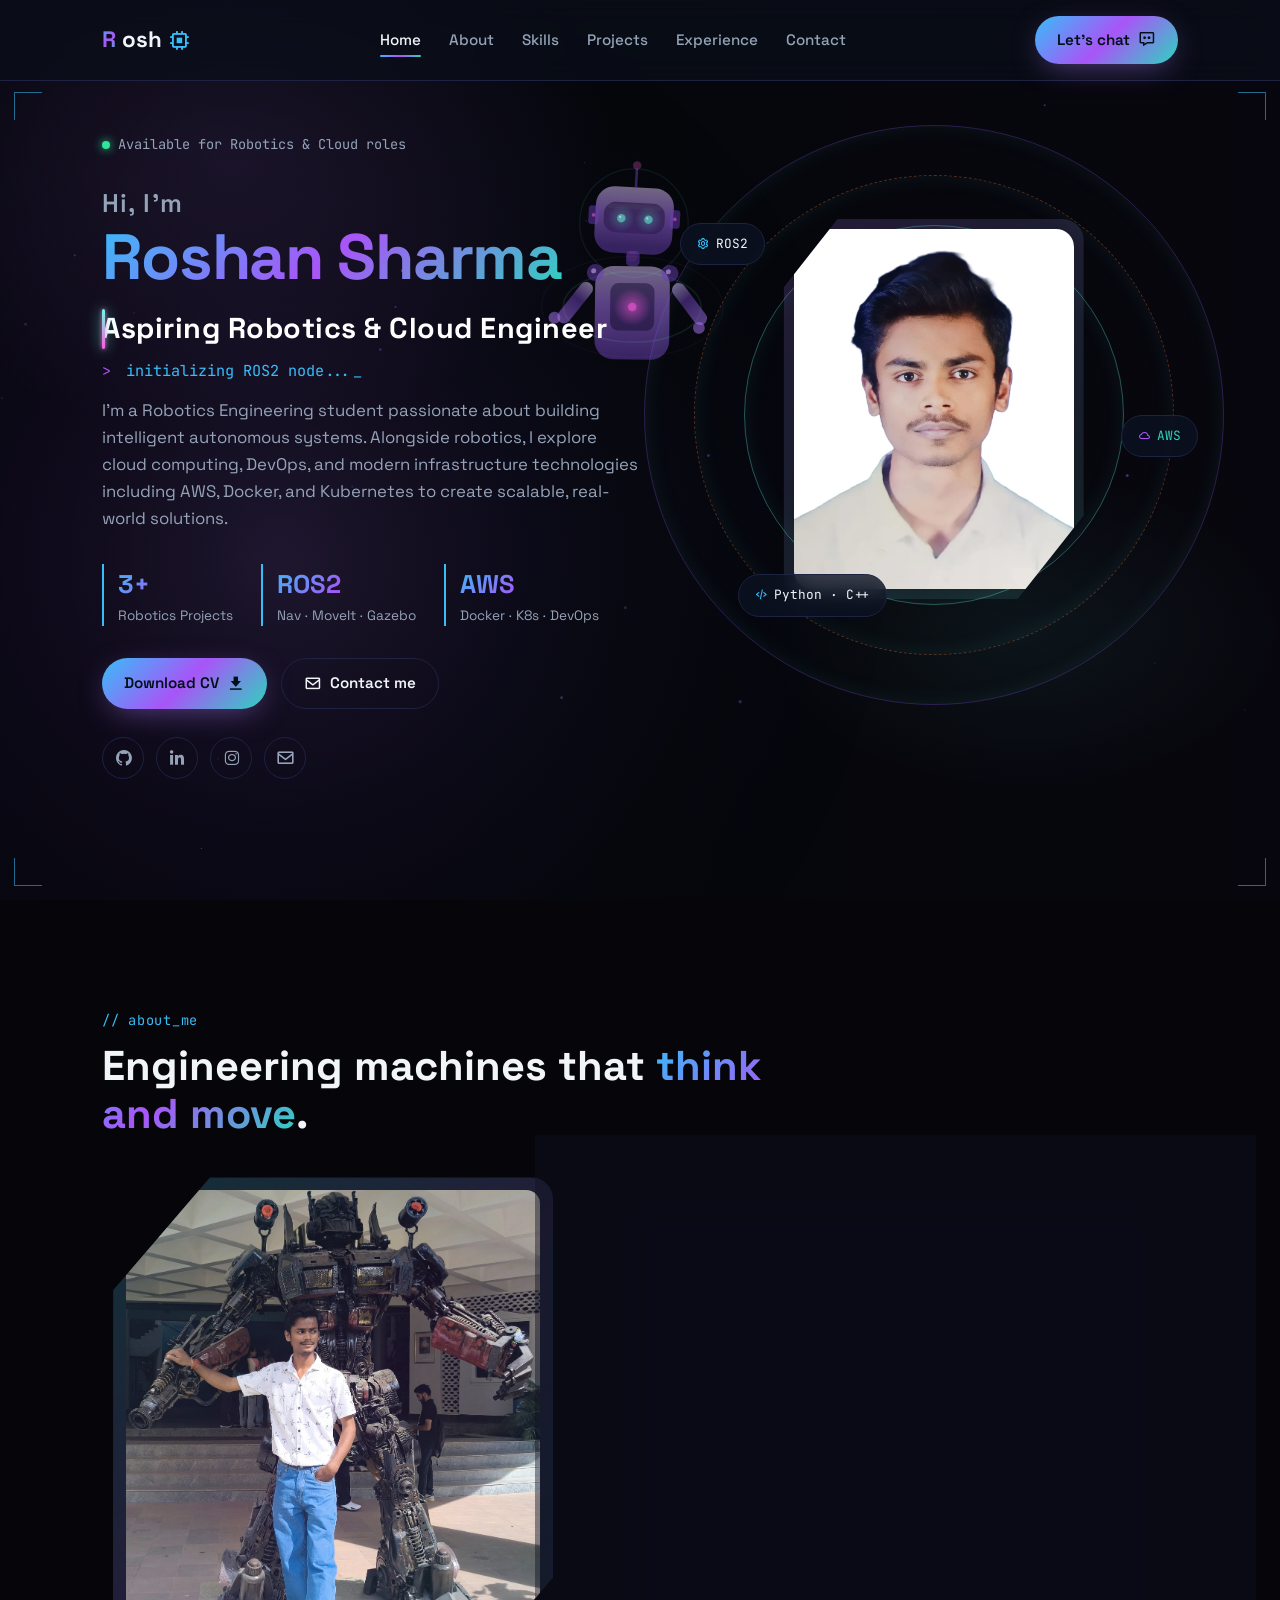
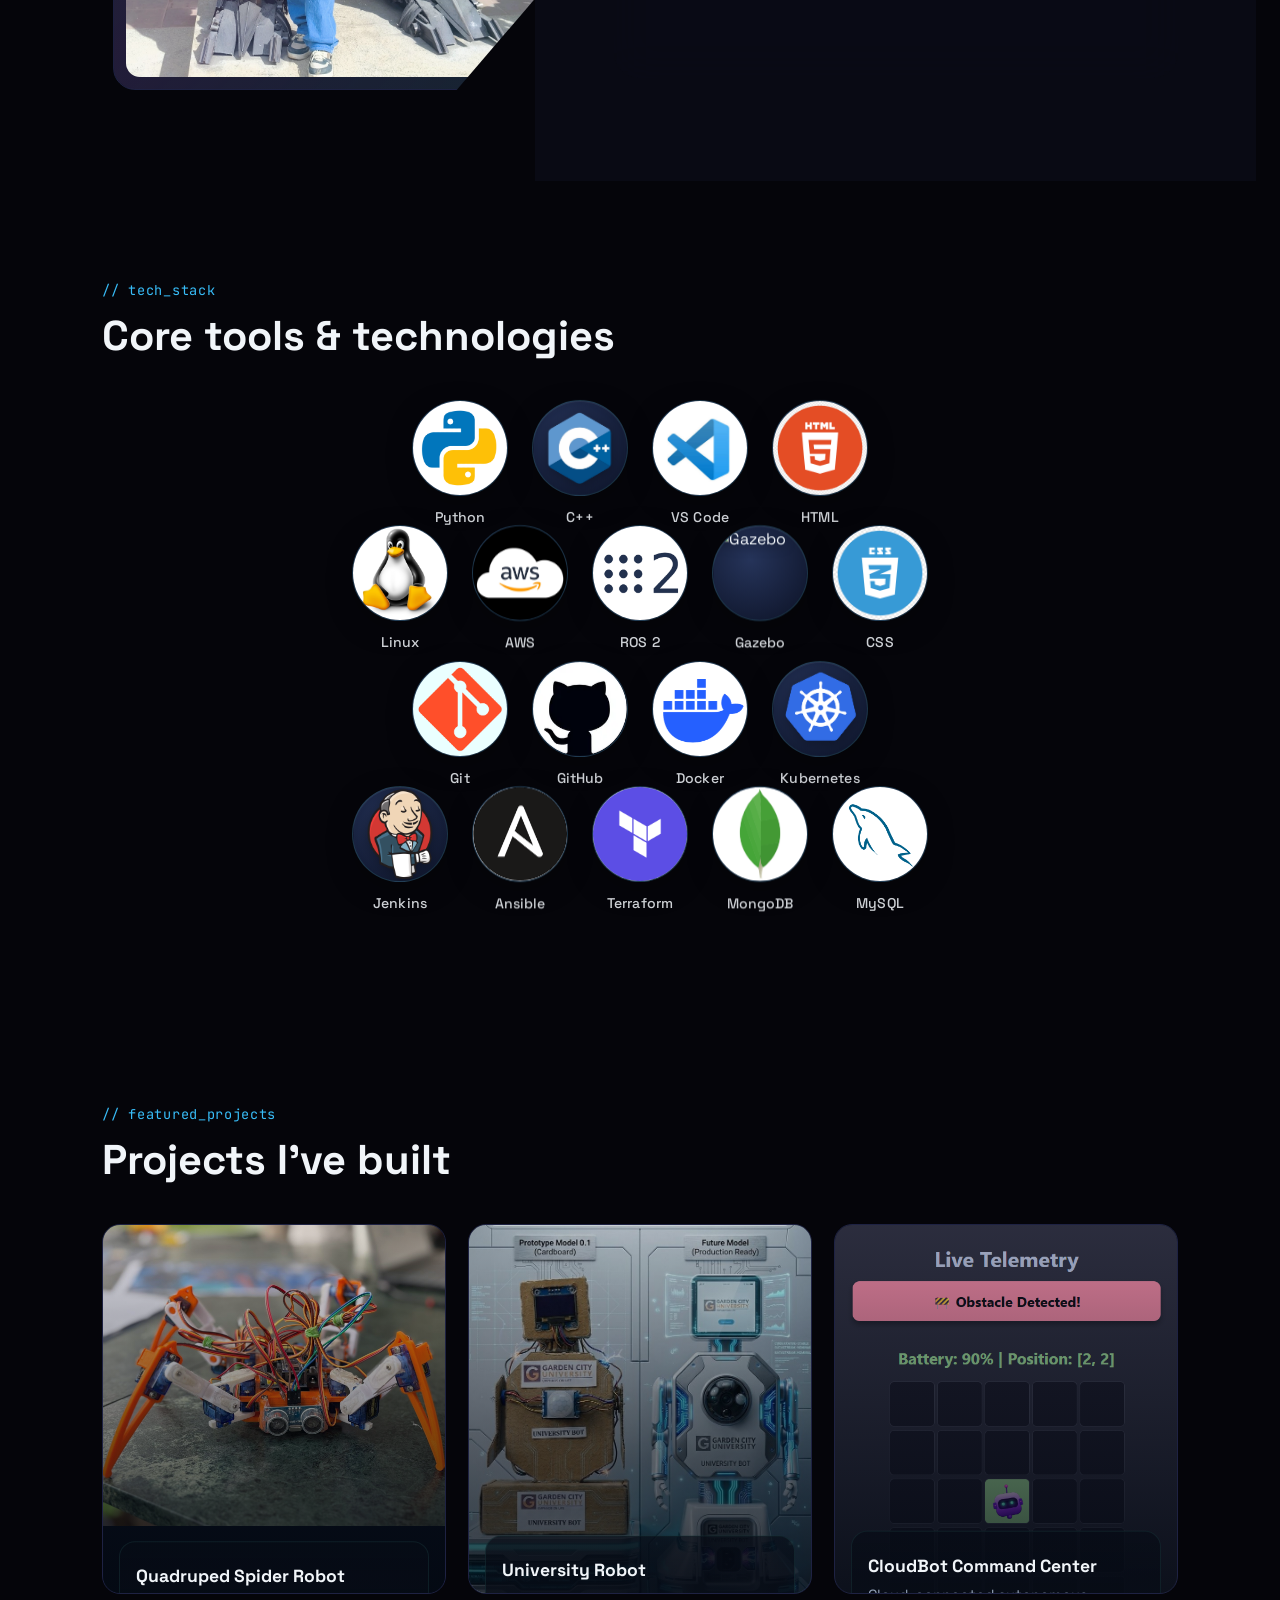
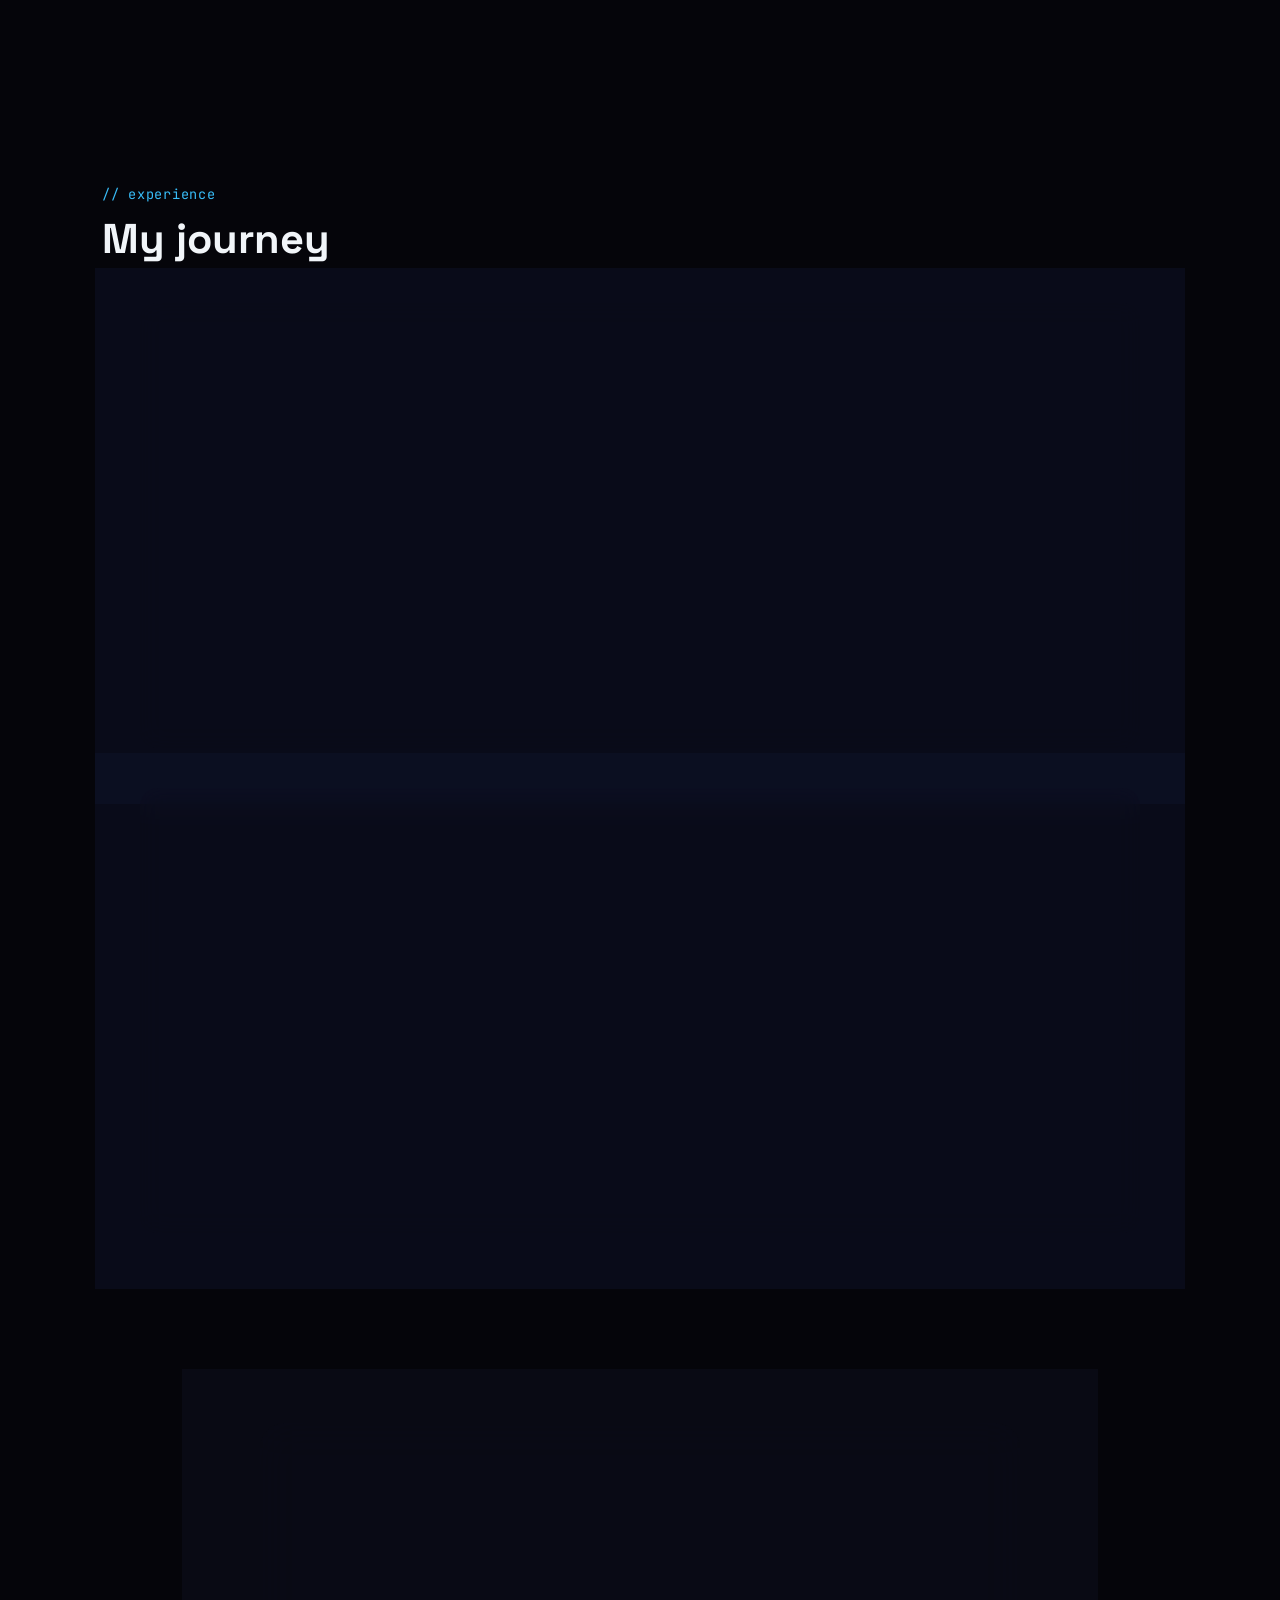
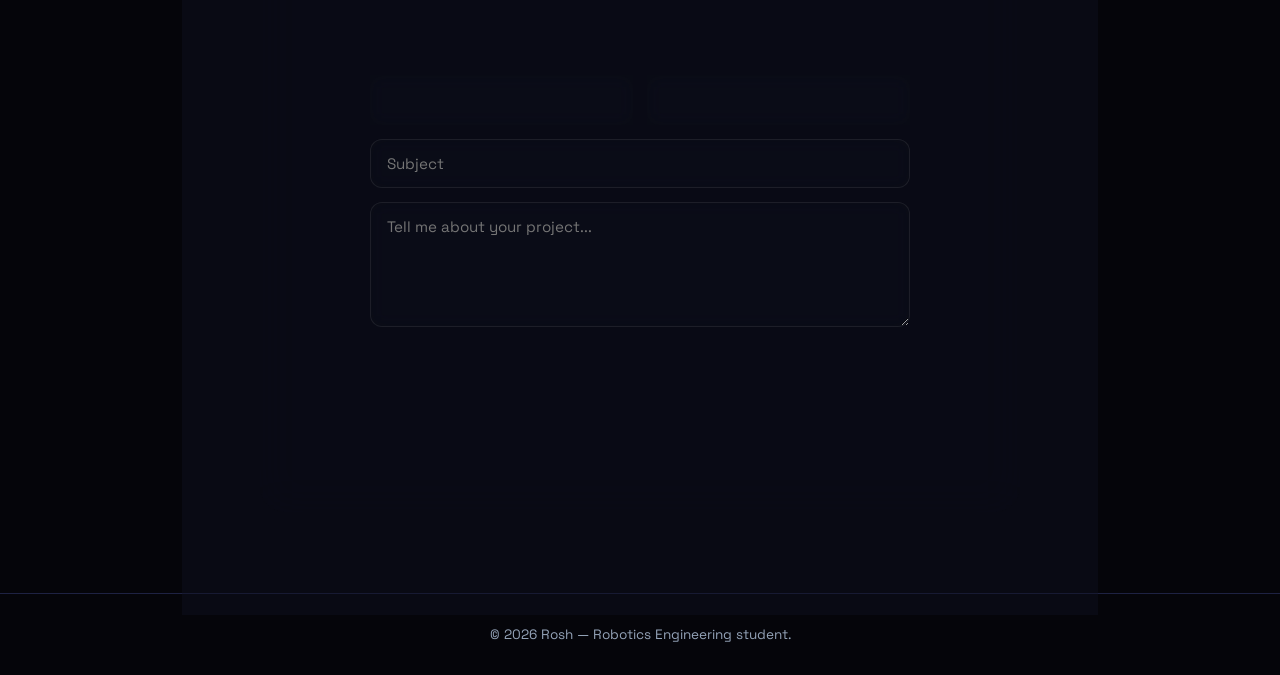
==== commit 889ce2f6: "added third project" ====
--- a/index.html
+++ b/index.html
@@ -328,12 +328,12 @@
 
       <article class="project-card">
         <div class="project-visual visual-3">
-          <img src="assests/meNrobo.jpg" alt="Self-Balancing Bot" />
+          <img src="assests/Cloudbot_dashboard.png" alt="CloudBot Command Center" />
         </div>
         <div class="project-overlay">
           <div>
-            <h3>Self-Balancing Bot</h3>
-            <p>IMU-driven stabilizer using PID control and real-time firmware tuning.</p>
+            <h3>CloudBot Command Center</h3>
+            <p>Cloud-connected autonomous robotics simulator featuring real-time web telemetry, CI/CD deployment, and ROS 2 navigation..</p>
           </div>
           <div class="project-links">
             <a href="#"><i class='bx bxl-github'></i> Code</a>
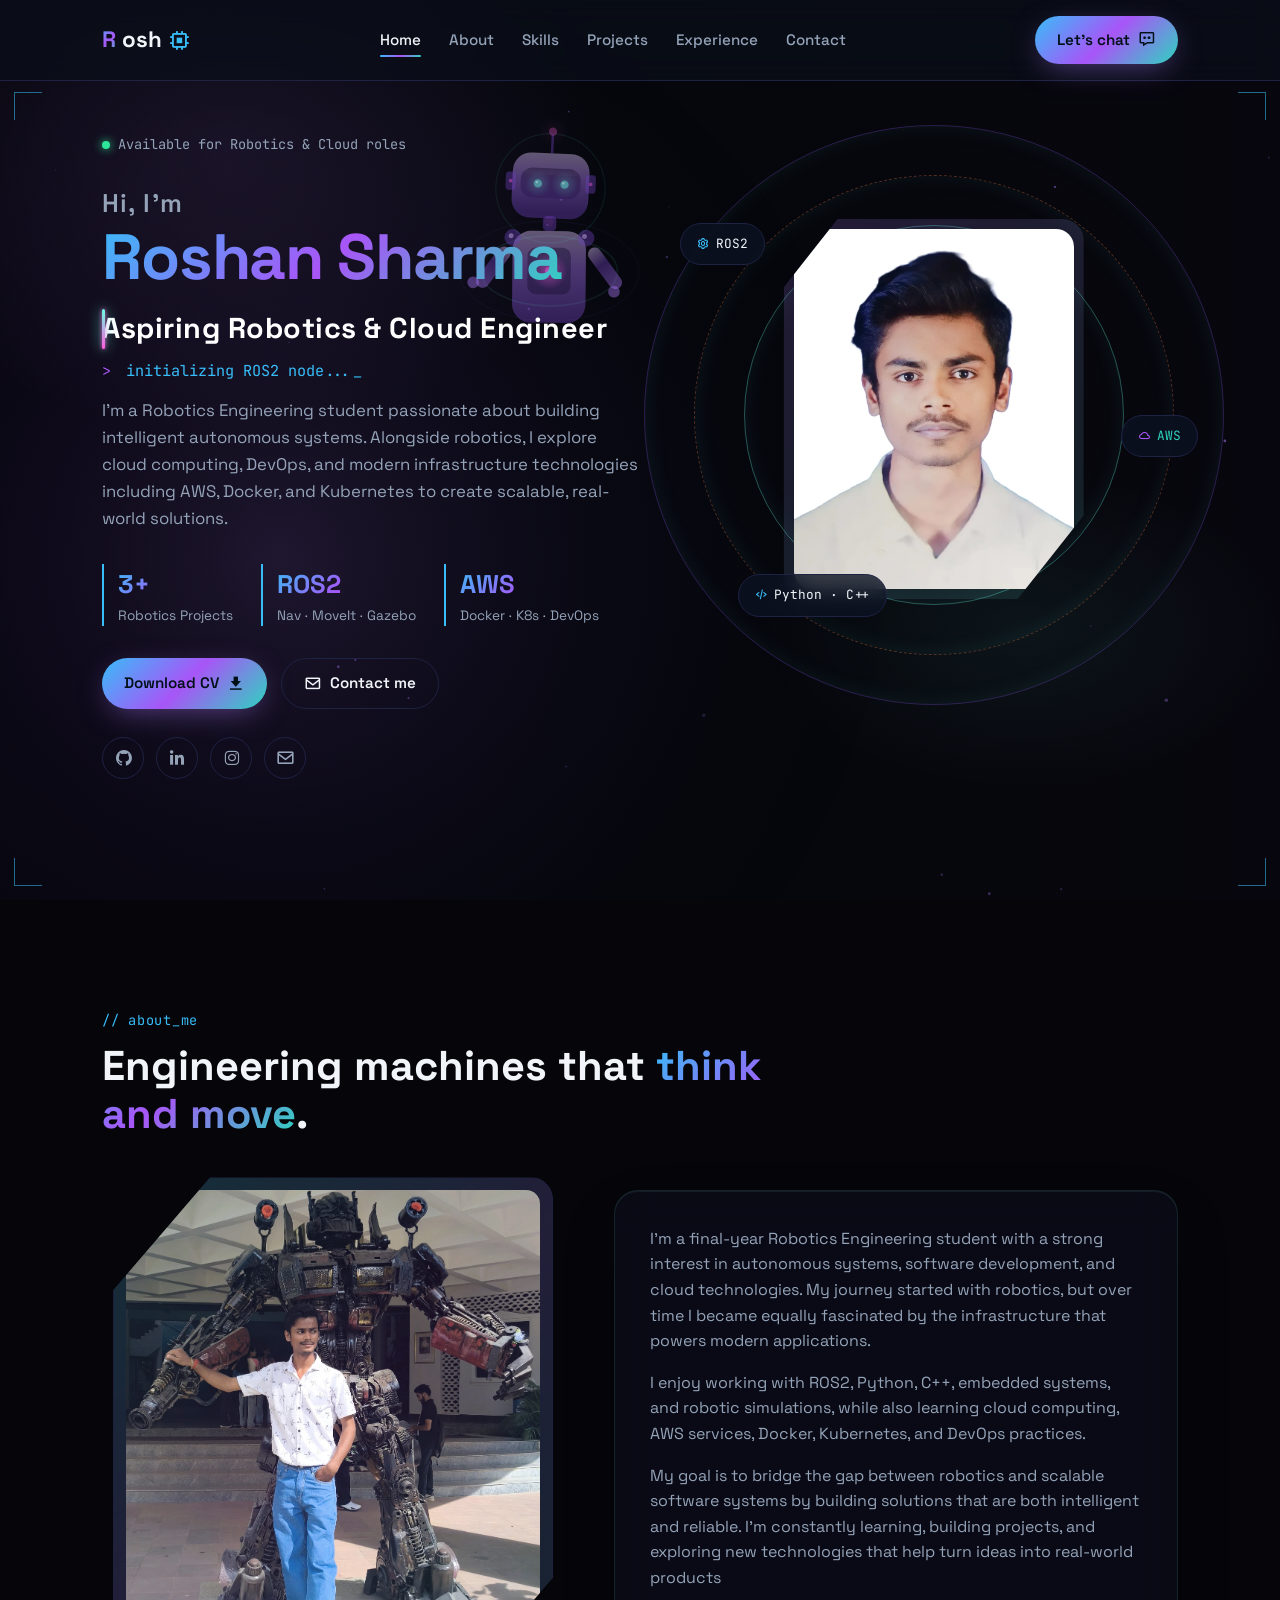
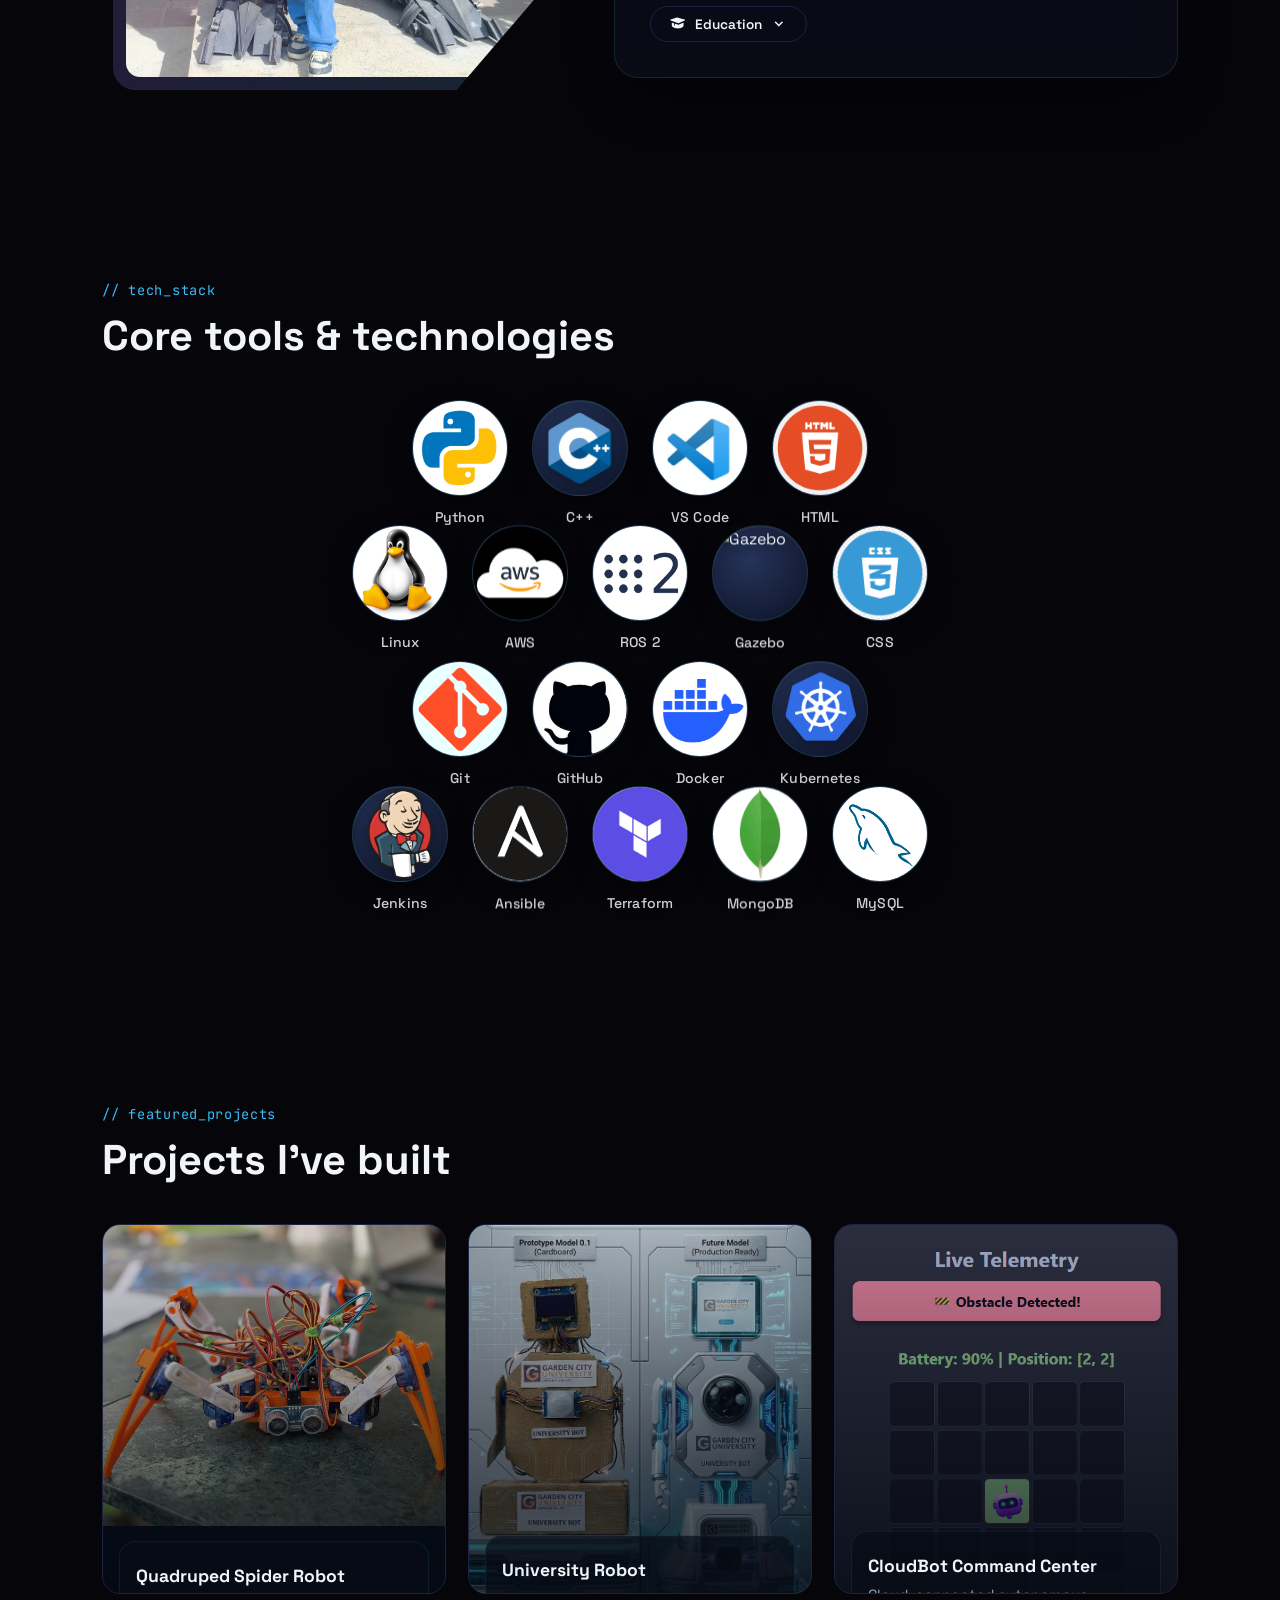
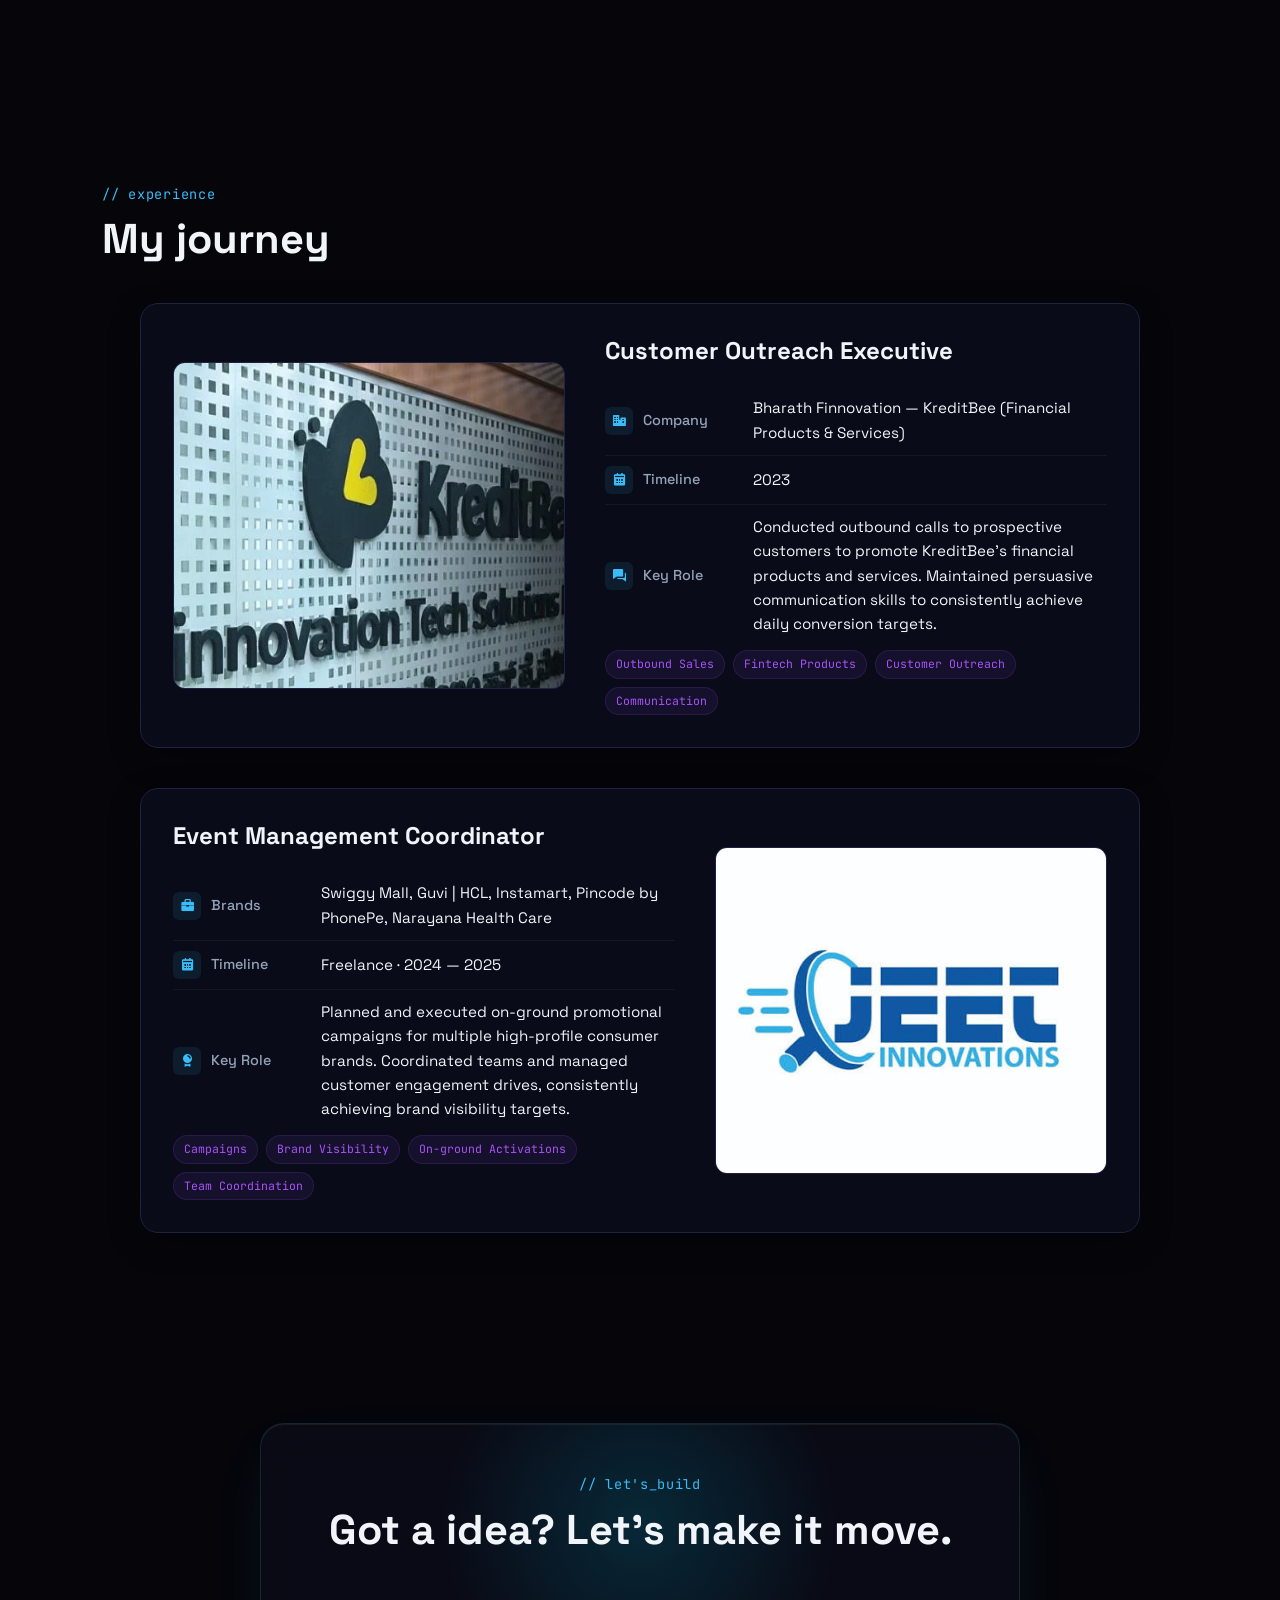
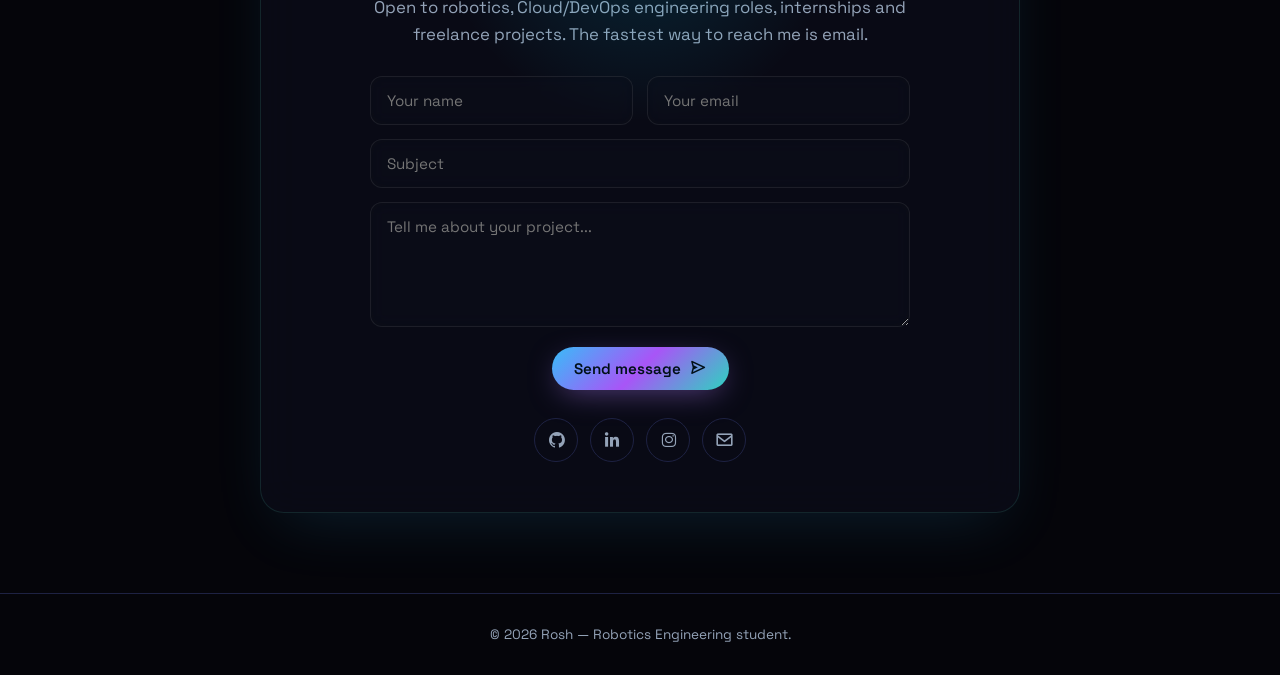
==== commit 4e924a1e: "added third project in resume" ====
--- a/index.html
+++ b/index.html
@@ -336,8 +336,9 @@
             <p>Cloud-connected autonomous robotics simulator featuring real-time web telemetry, CI/CD deployment, and ROS 2 navigation..</p>
           </div>
           <div class="project-links">
-            <a href="#"><i class='bx bxl-github'></i> Code</a>
-            <a href="#"><i class='bx bx-video'></i> Video</a>
+            <a href="https://github.com/Rosh264/cloudbot.git" target="_blank"><i class='bx bxl-github'></i> Code</a>
+            <a href="https://cloudbot-command-center.onrender.com" target="_blank"><i class='bx bx-link'></i> Link </a>
+            <a href="#"><i class='bx bx-video'></i> Video </a>
           </div>
         </div>
       </article>
